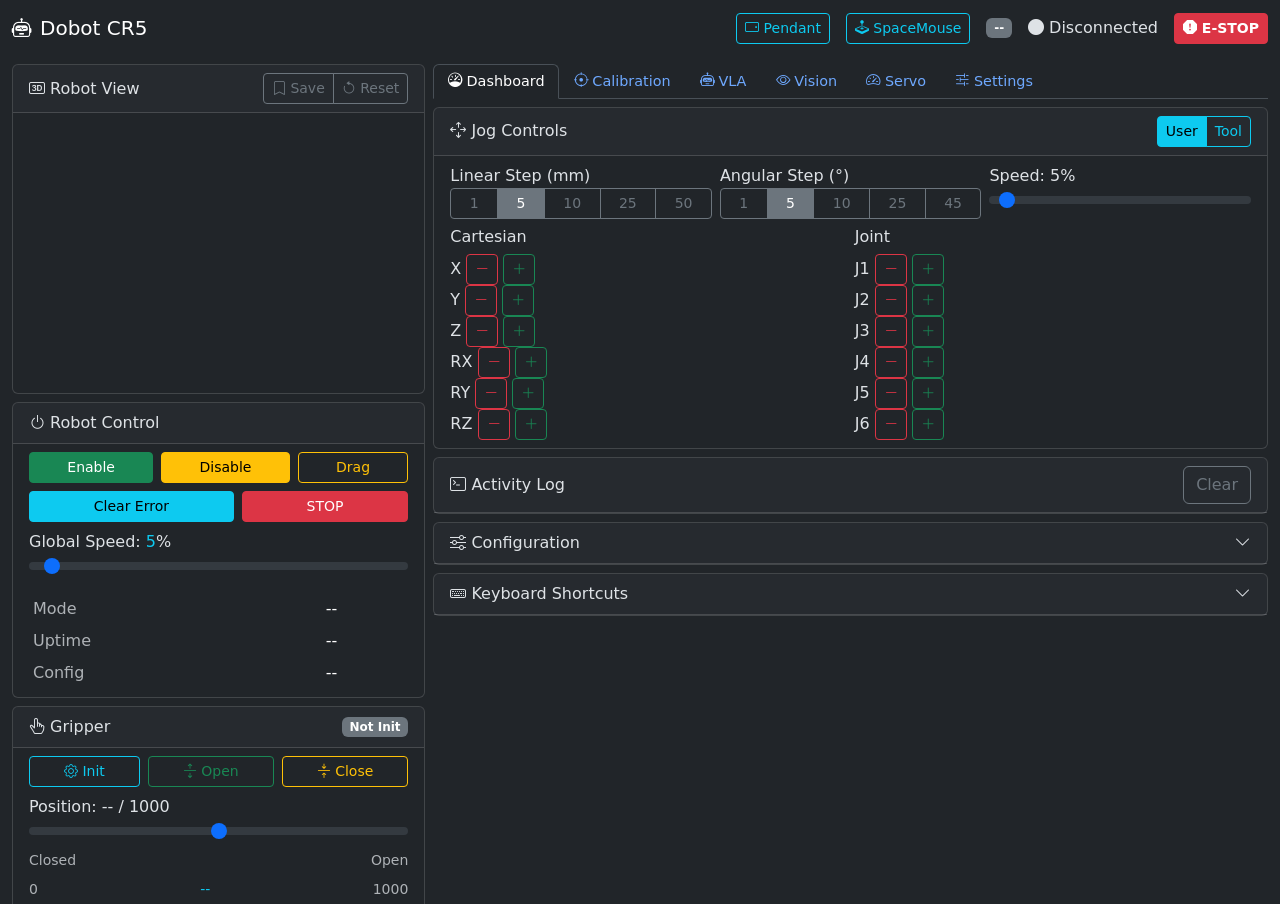
==== dobot-ros/dobot_ros/web/static/index.html @ 149135bb "Fix servo-tester crash on start; disable driver watchdog; servo tuning Save/Reset Three fixes bundle" ====
<!DOCTYPE html>
<html lang="en" data-bs-theme="dark">
<head>
  <meta charset="UTF-8">
  <meta name="viewport" content="width=device-width, initial-scale=1.0">
  <title>Dobot CR5 Controller</title>
  <link href="https://cdn.jsdelivr.net/npm/bootstrap@5.3.3/dist/css/bootstrap.min.css" rel="stylesheet">
  <link href="https://cdn.jsdelivr.net/npm/bootstrap-icons@1.11.3/font/bootstrap-icons.min.css" rel="stylesheet">
  <link href="/static/css/dashboard.css" rel="stylesheet">
  <script type="importmap">
  {
    "imports": {
      "three": "https://cdn.jsdelivr.net/npm/three@0.168.0/build/three.module.js",
      "three/addons/": "https://cdn.jsdelivr.net/npm/three@0.168.0/examples/jsm/"
    }
  }
  </script>
  <style>
    /* Tabbed layout additions — sidebar + tab content area. */
    .app-sidebar { position: sticky; top: 56px; max-height: calc(100vh - 60px); overflow-y: auto; }
    .tab-pane { padding-top: 0.5rem; }
    .nav-tabs .nav-link { padding: 0.35rem 0.85rem; font-size: 0.9rem; }
    #robot-3d-container { min-height: 280px; }
    .estop-btn { font-weight: 600; }
  </style>
</head>
<body>

<!-- ── Navbar ──────────────────────────────────────────────── -->
<nav class="navbar navbar-dark sticky-top">
  <div class="container-fluid">
    <span class="navbar-brand d-flex align-items-center gap-2">
      <i class="bi bi-robot"></i>
      <span>Dobot CR5</span>
    </span>
    <div class="d-flex align-items-center gap-3">
      <button class="btn btn-outline-info btn-sm" id="btn-open-pendant" title="Tablet Teach Pendant (opens in a separate window)">
        <i class="bi bi-tablet-landscape"></i> Pendant
      </button>
      <button class="btn btn-outline-info btn-sm" id="btn-open-spacemouse" title="SpaceMouse jog pendant (opens in a separate window)">
        <i class="bi bi-joystick"></i> SpaceMouse
      </button>
      <span id="badge-mode" class="badge bg-secondary">--</span>
      <span id="badge-connection" class="status-badge badge-disconnected">
        <i class="bi bi-circle-fill"></i> Disconnected
      </span>
      <button class="btn btn-danger btn-sm estop-btn" id="btn-global-estop" title="Emergency stop — halts any active streaming and issues ros.stop()">
        <i class="bi bi-exclamation-octagon-fill"></i> E-STOP
      </button>
    </div>
  </div>
</nav>

<!-- ── Main Content: persistent sidebar + tabbed content ─────── -->
<div class="container-fluid mt-2">
  <div class="row g-2">

    <!-- ════ Persistent Sidebar (visible on every tab) ════ -->
    <aside class="col-lg-4 app-sidebar">

      <!-- 3D Robot View -->
      <div class="card mb-2">
        <div class="card-header d-flex justify-content-between align-items-center">
          <span><i class="bi bi-badge-3d"></i> Robot View</span>
          <div class="btn-group btn-group-sm">
            <button class="btn btn-outline-secondary btn-xs" id="btn-save-camera" title="Save camera view">
              <i class="bi bi-bookmark"></i> Save
            </button>
            <button class="btn btn-outline-secondary btn-xs" id="btn-reset-camera" title="Reset to saved view">
              <i class="bi bi-arrow-counterclockwise"></i> Reset
            </button>
          </div>
        </div>
        <div class="card-body p-0">
          <div id="robot-3d-container"></div>
        </div>
      </div>

      <!-- Robot Control -->
      <div class="card mb-2">
        <div class="card-header">
          <i class="bi bi-power"></i> Robot Control
        </div>
        <div class="card-body py-2">
          <div class="d-flex gap-2 mb-2">
            <button class="btn btn-success btn-sm flex-fill" id="btn-enable">Enable</button>
            <button class="btn btn-warning btn-sm flex-fill" id="btn-disable">Disable</button>
            <button class="btn btn-outline-warning btn-sm flex-fill" id="btn-drag-toggle">Drag</button>
          </div>
          <div class="d-flex gap-2 mb-2">
            <button class="btn btn-info btn-sm flex-fill" id="btn-clear-error">Clear Error</button>
            <button class="btn btn-danger btn-sm flex-fill" id="btn-stop">STOP</button>
          </div>

          <div class="mt-2">
            <label class="form-label form-label-sm mb-0">
              Global Speed: <span id="speed-label" class="text-info">5</span>%
            </label>
            <input type="range" class="form-range" id="speed-slider" min="1" max="100" value="5">
          </div>

          <div class="mt-2">
            <table class="table table-sm table-borderless mb-0 info-table">
              <tr><td class="text-muted">Mode</td><td id="info-mode">--</td></tr>
              <tr><td class="text-muted">Uptime</td><td id="info-uptime">--</td></tr>
              <tr><td class="text-muted">Config</td><td id="info-config">--</td></tr>
            </table>
          </div>
        </div>
      </div>

      <!-- Gripper Control -->
      <div class="card mb-2">
        <div class="card-header d-flex justify-content-between align-items-center">
          <span><i class="bi bi-hand-index-thumb"></i> Gripper</span>
          <span id="gripper-status-badge" class="badge bg-secondary">Not Init</span>
        </div>
        <div class="card-body py-2">
          <div class="d-flex gap-2 mb-2">
            <button class="btn btn-outline-info btn-sm flex-fill" id="btn-gripper-init">
              <i class="bi bi-gear"></i> Init
            </button>
            <button class="btn btn-outline-success btn-sm flex-fill" id="btn-gripper-open">
              <i class="bi bi-arrows-expand"></i> Open
            </button>
            <button class="btn btn-outline-warning btn-sm flex-fill" id="btn-gripper-close">
              <i class="bi bi-arrows-collapse"></i> Close
            </button>
          </div>

          <div class="mb-2">
            <label class="form-label form-label-sm mb-0">
              Position: <span id="gripper-pos-label">--</span> / 1000
            </label>
            <input type="range" class="form-range" id="gripper-pos-slider" min="0" max="1000" value="500">
            <div class="d-flex justify-content-between">
              <small class="text-muted">Closed</small>
              <small class="text-muted">Open</small>
            </div>
          </div>

          <div class="gripper-visual mb-2">
            <div class="gripper-bar">
              <div class="gripper-bar-fill" id="gripper-bar-fill"></div>
            </div>
            <div class="d-flex justify-content-between">
              <small class="text-muted">0</small>
              <small class="text-info" id="gripper-current-pos">--</small>
              <small class="text-muted">1000</small>
            </div>
          </div>

          <div>
            <label class="form-label form-label-sm mb-0">
              Force: <span id="gripper-force-label">20</span>%
            </label>
            <input type="range" class="form-range form-range-sm" id="gripper-force" min="20" max="100" value="20">
          </div>

          <button class="btn btn-outline-primary btn-sm w-100 mt-2" id="btn-gripper-move">
            <i class="bi bi-arrow-right"></i> Move to Position
          </button>

          <table class="table table-sm table-borderless mb-0 mt-2 info-table">
            <tr><td class="text-muted">State</td><td id="gripper-state-text">--</td></tr>
          </table>
        </div>
      </div>

      <!-- Position Display -->
      <div class="card mb-2">
        <div class="card-header d-flex justify-content-between align-items-center">
          <span><i class="bi bi-crosshair"></i> Robot Position</span>
          <span class="badge bg-info" id="update-rate">-- Hz</span>
        </div>
        <div class="card-body py-2">
          <div class="row g-2">
            <div class="col-6">
              <h6 class="section-label">Joints</h6>
              <table class="table table-sm table-borderless mb-0 position-table">
                <tbody>
                  <tr><td class="axis-label">J1</td><td class="axis-value" id="j1">--</td><td class="axis-unit">&deg;</td>
                      <td class="axis-bar-cell"><div class="axis-bar"><div class="axis-bar-fill" id="j1-bar"></div></div></td></tr>
                  <tr><td class="axis-label">J2</td><td class="axis-value" id="j2">--</td><td class="axis-unit">&deg;</td>
                      <td class="axis-bar-cell"><div class="axis-bar"><div class="axis-bar-fill" id="j2-bar"></div></div></td></tr>
                  <tr><td class="axis-label">J3</td><td class="axis-value" id="j3">--</td><td class="axis-unit">&deg;</td>
                      <td class="axis-bar-cell"><div class="axis-bar"><div class="axis-bar-fill" id="j3-bar"></div></div></td></tr>
                  <tr><td class="axis-label">J4</td><td class="axis-value" id="j4">--</td><td class="axis-unit">&deg;</td>
                      <td class="axis-bar-cell"><div class="axis-bar"><div class="axis-bar-fill" id="j4-bar"></div></div></td></tr>
                  <tr><td class="axis-label">J5</td><td class="axis-value" id="j5">--</td><td class="axis-unit">&deg;</td>
                      <td class="axis-bar-cell"><div class="axis-bar"><div class="axis-bar-fill" id="j5-bar"></div></div></td></tr>
                  <tr><td class="axis-label">J6</td><td class="axis-value" id="j6">--</td><td class="axis-unit">&deg;</td>
                      <td class="axis-bar-cell"><div class="axis-bar"><div class="axis-bar-fill" id="j6-bar"></div></div></td></tr>
                </tbody>
              </table>
            </div>
            <div class="col-6">
              <h6 class="section-label">Cartesian</h6>
              <table class="table table-sm table-borderless mb-0 position-table">
                <tbody>
                  <tr><td class="axis-label axis-x">X</td><td class="axis-value" id="px">--</td><td class="axis-unit">mm</td>
                      <td class="axis-bar-cell"><div class="axis-bar"><div class="axis-bar-fill bar-x" id="px-bar"></div></div></td></tr>
                  <tr><td class="axis-label axis-y">Y</td><td class="axis-value" id="py">--</td><td class="axis-unit">mm</td>
                      <td class="axis-bar-cell"><div class="axis-bar"><div class="axis-bar-fill bar-y" id="py-bar"></div></div></td></tr>
                  <tr><td class="axis-label axis-z">Z</td><td class="axis-value" id="pz">--</td><td class="axis-unit">mm</td>
                      <td class="axis-bar-cell"><div class="axis-bar"><div class="axis-bar-fill bar-z" id="pz-bar"></div></div></td></tr>
                  <tr><td class="axis-label axis-rx">RX</td><td class="axis-value" id="prx">--</td><td class="axis-unit">&deg;</td>
                      <td class="axis-bar-cell"><div class="axis-bar"><div class="axis-bar-fill bar-rx" id="prx-bar"></div></div></td></tr>
                  <tr><td class="axis-label axis-ry">RY</td><td class="axis-value" id="pry">--</td><td class="axis-unit">&deg;</td>
                      <td class="axis-bar-cell"><div class="axis-bar"><div class="axis-bar-fill bar-ry" id="pry-bar"></div></div></td></tr>
                  <tr><td class="axis-label axis-rz">RZ</td><td class="axis-value" id="prz">--</td><td class="axis-unit">&deg;</td>
                      <td class="axis-bar-cell"><div class="axis-bar"><div class="axis-bar-fill bar-rz" id="prz-bar"></div></div></td></tr>
                </tbody>
              </table>
            </div>
          </div>
        </div>
      </div>

    </aside>

    <!-- ════ Main Content: Tabs ════ -->
    <div class="col-lg-8">
      <ul class="nav nav-tabs" id="mainTabs" role="tablist">
        <li class="nav-item" role="presentation">
          <button class="nav-link active" id="tab-dashboard-btn" data-bs-toggle="tab" data-bs-target="#tab-dashboard" type="button" role="tab" aria-selected="true">
            <i class="bi bi-speedometer"></i> Dashboard
          </button>
        </li>
        <li class="nav-item" role="presentation">
          <button class="nav-link" id="tab-calibration-btn" data-bs-toggle="tab" data-bs-target="#tab-calibration" type="button" role="tab">
            <i class="bi bi-crosshair"></i> Calibration
          </button>
        </li>
        <li class="nav-item" role="presentation">
          <button class="nav-link" id="tab-vla-btn" data-bs-toggle="tab" data-bs-target="#tab-vla" type="button" role="tab">
            <i class="bi bi-robot"></i> VLA
          </button>
        </li>
        <li class="nav-item" role="presentation">
          <button class="nav-link" id="tab-vision-btn" data-bs-toggle="tab" data-bs-target="#tab-vision" type="button" role="tab">
            <i class="bi bi-eye"></i> Vision
          </button>
        </li>
        <li class="nav-item" role="presentation">
          <button class="nav-link" id="tab-servo-btn" data-bs-toggle="tab" data-bs-target="#tab-servo" type="button" role="tab">
            <i class="bi bi-speedometer2"></i> Servo
          </button>
        </li>
        <li class="nav-item" role="presentation">
          <button class="nav-link" id="tab-settings-btn" data-bs-toggle="tab" data-bs-target="#tab-settings" type="button" role="tab">
            <i class="bi bi-sliders2"></i> Settings
          </button>
        </li>
      </ul>

      <div class="tab-content" id="mainTabsContent">

        <!-- ─── Dashboard Tab ─── -->
        <div class="tab-pane fade show active" id="tab-dashboard" role="tabpanel" aria-labelledby="tab-dashboard-btn">

          <!-- Jog Controls -->
          <div class="card mb-2">
            <div class="card-header d-flex justify-content-between align-items-center">
              <span><i class="bi bi-arrows-move"></i> Jog Controls</span>
              <div class="btn-group btn-group-sm" role="group">
                <input type="radio" class="btn-check" name="jogCoordMode" id="jogModeUser" value="user" checked>
                <label class="btn btn-outline-info btn-xs" for="jogModeUser">User</label>
                <input type="radio" class="btn-check" name="jogCoordMode" id="jogModeTool" value="tool">
                <label class="btn btn-outline-info btn-xs" for="jogModeTool">Tool</label>
              </div>
            </div>
            <div class="card-body py-2">
              <div class="row g-2 mb-2">
                <div class="col-sm-4">
                  <label class="form-label form-label-sm mb-0">Linear Step (mm)</label>
                  <div class="btn-group btn-group-sm w-100" role="group">
                    <button class="btn btn-outline-secondary step-btn" data-step="1" data-type="linear">1</button>
                    <button class="btn btn-outline-secondary step-btn active" data-step="5" data-type="linear">5</button>
                    <button class="btn btn-outline-secondary step-btn" data-step="10" data-type="linear">10</button>
                    <button class="btn btn-outline-secondary step-btn" data-step="25" data-type="linear">25</button>
                    <button class="btn btn-outline-secondary step-btn" data-step="50" data-type="linear">50</button>
                  </div>
                </div>
                <div class="col-sm-4">
                  <label class="form-label form-label-sm mb-0">Angular Step (&deg;)</label>
                  <div class="btn-group btn-group-sm w-100" role="group">
                    <button class="btn btn-outline-secondary step-btn" data-step="1" data-type="angular">1</button>
                    <button class="btn btn-outline-secondary step-btn active" data-step="5" data-type="angular">5</button>
                    <button class="btn btn-outline-secondary step-btn" data-step="10" data-type="angular">10</button>
                    <button class="btn btn-outline-secondary step-btn" data-step="25" data-type="angular">25</button>
                    <button class="btn btn-outline-secondary step-btn" data-step="45" data-type="angular">45</button>
                  </div>
                </div>
                <div class="col-sm-4">
                  <label class="form-label form-label-sm mb-0">Speed: <span id="jog-speed-label">5</span>%</label>
                  <input type="range" class="form-range form-range-sm" id="jog-speed" min="1" max="100" value="5">
                </div>
              </div>

              <div class="row g-2">
                <div class="col-md-6">
                  <h6 class="section-label">Cartesian</h6>
                  <div class="jog-grid">
                    <div class="jog-row"><span class="jog-axis axis-x">X</span>
                      <button class="btn btn-sm btn-outline-danger jog-btn" data-axis="x" data-dir="-1"><i class="bi bi-dash-lg"></i></button>
                      <button class="btn btn-sm btn-outline-success jog-btn" data-axis="x" data-dir="1"><i class="bi bi-plus-lg"></i></button>
                    </div>
                    <div class="jog-row"><span class="jog-axis axis-y">Y</span>
                      <button class="btn btn-sm btn-outline-danger jog-btn" data-axis="y" data-dir="-1"><i class="bi bi-dash-lg"></i></button>
                      <button class="btn btn-sm btn-outline-success jog-btn" data-axis="y" data-dir="1"><i class="bi bi-plus-lg"></i></button>
                    </div>
                    <div class="jog-row"><span class="jog-axis axis-z">Z</span>
                      <button class="btn btn-sm btn-outline-danger jog-btn" data-axis="z" data-dir="-1"><i class="bi bi-dash-lg"></i></button>
                      <button class="btn btn-sm btn-outline-success jog-btn" data-axis="z" data-dir="1"><i class="bi bi-plus-lg"></i></button>
                    </div>
                    <div class="jog-row"><span class="jog-axis axis-rx">RX</span>
                      <button class="btn btn-sm btn-outline-danger jog-btn" data-axis="rx" data-dir="-1"><i class="bi bi-dash-lg"></i></button>
                      <button class="btn btn-sm btn-outline-success jog-btn" data-axis="rx" data-dir="1"><i class="bi bi-plus-lg"></i></button>
                    </div>
                    <div class="jog-row"><span class="jog-axis axis-ry">RY</span>
                      <button class="btn btn-sm btn-outline-danger jog-btn" data-axis="ry" data-dir="-1"><i class="bi bi-dash-lg"></i></button>
                      <button class="btn btn-sm btn-outline-success jog-btn" data-axis="ry" data-dir="1"><i class="bi bi-plus-lg"></i></button>
                    </div>
                    <div class="jog-row"><span class="jog-axis axis-rz">RZ</span>
                      <button class="btn btn-sm btn-outline-danger jog-btn" data-axis="rz" data-dir="-1"><i class="bi bi-dash-lg"></i></button>
                      <button class="btn btn-sm btn-outline-success jog-btn" data-axis="rz" data-dir="1"><i class="bi bi-plus-lg"></i></button>
                    </div>
                  </div>
                </div>

                <div class="col-md-6">
                  <h6 class="section-label">Joint</h6>
                  <div class="jog-grid">
                    <div class="jog-row"><span class="jog-axis">J1</span>
                      <button class="btn btn-sm btn-outline-danger jog-btn" data-axis="j1" data-dir="-1"><i class="bi bi-dash-lg"></i></button>
                      <button class="btn btn-sm btn-outline-success jog-btn" data-axis="j1" data-dir="1"><i class="bi bi-plus-lg"></i></button>
                    </div>
                    <div class="jog-row"><span class="jog-axis">J2</span>
                      <button class="btn btn-sm btn-outline-danger jog-btn" data-axis="j2" data-dir="-1"><i class="bi bi-dash-lg"></i></button>
                      <button class="btn btn-sm btn-outline-success jog-btn" data-axis="j2" data-dir="1"><i class="bi bi-plus-lg"></i></button>
                    </div>
                    <div class="jog-row"><span class="jog-axis">J3</span>
                      <button class="btn btn-sm btn-outline-danger jog-btn" data-axis="j3" data-dir="-1"><i class="bi bi-dash-lg"></i></button>
                      <button class="btn btn-sm btn-outline-success jog-btn" data-axis="j3" data-dir="1"><i class="bi bi-plus-lg"></i></button>
                    </div>
                    <div class="jog-row"><span class="jog-axis">J4</span>
                      <button class="btn btn-sm btn-outline-danger jog-btn" data-axis="j4" data-dir="-1"><i class="bi bi-dash-lg"></i></button>
                      <button class="btn btn-sm btn-outline-success jog-btn" data-axis="j4" data-dir="1"><i class="bi bi-plus-lg"></i></button>
                    </div>
                    <div class="jog-row"><span class="jog-axis">J5</span>
                      <button class="btn btn-sm btn-outline-danger jog-btn" data-axis="j5" data-dir="-1"><i class="bi bi-dash-lg"></i></button>
                      <button class="btn btn-sm btn-outline-success jog-btn" data-axis="j5" data-dir="1"><i class="bi bi-plus-lg"></i></button>
                    </div>
                    <div class="jog-row"><span class="jog-axis">J6</span>
                      <button class="btn btn-sm btn-outline-danger jog-btn" data-axis="j6" data-dir="-1"><i class="bi bi-dash-lg"></i></button>
                      <button class="btn btn-sm btn-outline-success jog-btn" data-axis="j6" data-dir="1"><i class="bi bi-plus-lg"></i></button>
                    </div>
                  </div>
                </div>
              </div>
            </div>
          </div>

          <!-- Activity Log -->
          <div class="card mb-2">
            <div class="card-header d-flex justify-content-between align-items-center">
              <span><i class="bi bi-terminal"></i> Activity Log</span>
              <button class="btn btn-outline-secondary btn-xs" id="btn-clear-log">Clear</button>
            </div>
            <div class="card-body p-0">
              <div id="activity-log" class="activity-log"></div>
            </div>
          </div>

          <!-- Configuration (collapsible) -->
          <div class="card mb-2">
            <div class="card-header" data-bs-toggle="collapse" data-bs-target="#config-panel" role="button">
              <i class="bi bi-sliders"></i> Configuration
              <i class="bi bi-chevron-down float-end panel-chevron"></i>
            </div>
            <div class="collapse" id="config-panel">
              <div class="card-body py-2">
                <table class="table table-sm table-borderless mb-0 info-table">
                  <tr><td class="text-muted">Robot IP</td><td id="cfg-robot-ip">--</td></tr>
                  <tr><td class="text-muted">Namespace</td><td id="cfg-namespace">--</td></tr>
                  <tr><td class="text-muted">Timeout</td><td id="cfg-timeout">--</td></tr>
                  <tr><td class="text-muted">Jog Distance</td><td id="cfg-jog-dist">--</td></tr>
                  <tr><td class="text-muted">Jog Rotation</td><td id="cfg-jog-rot">--</td></tr>
                  <tr><td class="text-muted">Jog Mode</td><td id="cfg-jog-mode">--</td></tr>
                  <tr><td class="text-muted">Sync Mode</td><td id="cfg-sync">--</td></tr>
                  <tr><td class="text-muted">Tolerance (deg)</td><td id="cfg-tol-deg">--</td></tr>
                  <tr><td class="text-muted">Tolerance (mm)</td><td id="cfg-tol-mm">--</td></tr>
                  <tr><td class="text-muted">Motion Timeout</td><td id="cfg-motion-timeout">--</td></tr>
                </table>
              </div>
            </div>
          </div>

          <!-- Keyboard Shortcuts (collapsible) -->
          <div class="card mb-2">
            <div class="card-header" data-bs-toggle="collapse" data-bs-target="#keyboard-panel" role="button">
              <i class="bi bi-keyboard"></i> Keyboard Shortcuts
              <i class="bi bi-chevron-down float-end panel-chevron"></i>
            </div>
            <div class="collapse" id="keyboard-panel">
              <div class="card-body py-2">
                <table class="table table-sm table-borderless mb-0 info-table">
                  <tr><td><kbd>W</kbd>/<kbd>S</kbd></td><td>Y +/-</td></tr>
                  <tr><td><kbd>A</kbd>/<kbd>D</kbd></td><td>X -/+</td></tr>
                  <tr><td><kbd>Q</kbd>/<kbd>E</kbd></td><td>Z -/+</td></tr>
                  <tr><td><kbd>Space</kbd></td><td>STOP</td></tr>
                  <tr><td><kbd>G</kbd></td><td>Toggle gripper</td></tr>
                  <tr><td><kbd>1</kbd>-<kbd>5</kbd></td><td>Linear step size</td></tr>
                  <tr><td><kbd>Shift+1</kbd>-<kbd>5</kbd></td><td>Angular step size</td></tr>
                </table>
              </div>
            </div>
          </div>
        </div>

        <!-- ─── Calibration Tab ─── -->
        <!-- ─── Calibration Tab (setup only — pick is in the Vision tab) ─── -->
        <div class="tab-pane fade" id="tab-calibration" role="tabpanel" aria-labelledby="tab-calibration-btn">

          <!-- Phase indicator -->
          <div class="card mb-2">
            <div class="card-body py-2">
              <div class="d-flex align-items-center gap-3 flex-wrap">
                <strong>Setup steps:</strong>
                <span id="cal-phase-1" class="badge bg-secondary" data-bs-toggle="tooltip"
                      title="Touch the gripper tip to the table surface and record the wrist Z.">
                  1. Table Z: <span id="cal-phase-1-state">?</span>
                </span>
                <span id="cal-phase-2" class="badge bg-secondary" data-bs-toggle="tooltip"
                      title="Record 3+ (pixel, robot XYZ) correspondences on the camera server.">
                  2. Points: <span id="cal-phase-2-state">?</span>
                </span>
                <span id="cal-phase-3" class="badge bg-secondary" data-bs-toggle="tooltip"
                      title="Solve the camera-to-robot transform (R, t) and camera intrinsics locally. This creates vision_calibration.json used by the Vision tab.">
                  3. Solve: <span id="cal-phase-3-state">?</span>
                </span>
                <span class="ms-auto text-muted small" id="cal-status-badge">Not Calibrated</span>
              </div>
            </div>
          </div>

          <div class="row g-2">
            <!-- Camera view -->
            <div class="col-md-8">
              <div class="card">
                <div class="card-header d-flex align-items-center gap-3 py-2">
                  <button class="btn btn-outline-info btn-sm" id="btn-cal-refresh-feed"
                          data-bs-toggle="tooltip" title="Reload the camera frame. Auto-fires when you open this tab.">
                    <i class="bi bi-camera"></i> Refresh
                  </button>
                  <small class="text-muted ms-auto">
                    Pixel: <span id="cal-pixel" class="text-info">--</span>
                    &nbsp;·&nbsp; Depth: <span id="cal-depth-live" class="text-warning">--</span>
                  </small>
                </div>
                <div class="card-body p-2">
                  <div id="cal-camera-container" style="position:relative; width:100%; overflow:hidden;">
                    <img id="cal-camera-feed" src="" alt="Camera view — click a pixel to select it for calibration"
                         class="img-fluid rounded" style="cursor:crosshair; display:none; width:100%;">
                    <canvas id="cal-overlay" style="position:absolute; top:0; left:0; width:100%; height:100%; pointer-events:none;"></canvas>
                    <canvas id="cal-obj-overlay" style="position:absolute; top:0; left:0; width:100%; height:100%; pointer-events:none;"></canvas>
                  </div>
                </div>
              </div>
            </div>

            <!-- Right rail: setup cards -->
            <div class="col-md-4">

              <!-- 1. Table Z (single-touch) -->
              <div class="card mb-2">
                <div class="card-header py-2 d-flex justify-content-between align-items-center">
                  <span><i class="bi bi-arrow-down-square"></i> 1. Table Z</span>
                  <small class="text-muted" id="cal-table-z-display">--</small>
                </div>
                <div class="card-body py-2">
                  <p class="small text-muted mb-2">
                    Touch the gripper tip to the table surface, then record.
                  </p>
                  <button class="btn btn-warning btn-sm w-100 mb-2" id="btn-cal-table-z"
                          data-bs-toggle="tooltip" title="Record current wrist Z as the table floor.">
                    <i class="bi bi-arrow-down-square"></i> Record Table Z
                  </button>
                  <div class="d-flex align-items-center gap-2">
                    <small class="text-muted">Clearance:</small>
                    <input type="number" class="form-control form-control-sm" id="cal-min-clearance"
                           value="25" min="0" max="200" step="5" style="width:70px;"
                           data-bs-toggle="tooltip" title="Safety margin (mm) above table Z. Gripper never descends below table_z + this.">
                    <small class="text-muted">mm</small>
                    <button class="btn btn-outline-info btn-xs" id="btn-cal-save-clearance">Save</button>
                  </div>
                  <details class="mt-2">
                    <summary class="small text-muted">Advanced: 4-point plane fit</summary>
                    <div class="mt-2">
                      <button class="btn btn-outline-warning btn-sm w-100 mb-2" id="btn-cal-table-point">
                        Record table point (<span id="cal-table-count">0</span>/4)
                      </button>
                      <div class="d-flex gap-1 flex-wrap mb-2">
                        <button class="btn btn-outline-info btn-xs flex-fill cal-ws-move" data-pos="center">Ctr</button>
                        <button class="btn btn-outline-info btn-xs flex-fill cal-ws-move" data-pos="c1">C1</button>
                        <button class="btn btn-outline-info btn-xs flex-fill cal-ws-move" data-pos="c2">C2</button>
                        <button class="btn btn-outline-info btn-xs flex-fill cal-ws-move" data-pos="c3">C3</button>
                        <button class="btn btn-outline-info btn-xs flex-fill cal-ws-move" data-pos="c4">C4</button>
                      </div>
                      <div class="d-flex align-items-center gap-2">
                        <small class="text-muted">Height:</small>
                        <input type="number" class="form-control form-control-sm" id="cal-main-ws-height"
                               value="127" min="25" max="500" step="10" style="width:70px;">
                        <small class="text-muted">mm</small>
                      </div>
                    </div>
                  </details>
                </div>
              </div>

              <!-- 2. Camera correspondence points -->
              <div class="card mb-2">
                <div class="card-header py-2 d-flex justify-content-between align-items-center">
                  <span><i class="bi bi-camera"></i> 2. Camera points</span>
                  <small class="text-muted"><span id="cal-num-points">0</span> pts</small>
                </div>
                <div class="card-body py-2">
                  <p class="small text-muted mb-2">
                    Jog TCP to a visible point, click that pixel in the view, then Record. Need 3+ points (4+ recommended).
                  </p>
                  <div class="d-grid gap-2 mb-2">
                    <button class="btn btn-outline-success btn-sm" id="btn-cal-record"
                            data-bs-toggle="tooltip" title="Record a (pixel, robot XYZ) correspondence. Click a pixel first.">
                      <i class="bi bi-plus-circle"></i> Record point
                    </button>
                  </div>
                  <div class="d-flex gap-2 mb-2">
                    <button class="btn btn-outline-info btn-sm flex-fill" id="btn-cal-test"
                            data-bs-toggle="tooltip" title="Test: project detected objects to robot coords and show error.">
                      Test
                    </button>
                    <button class="btn btn-outline-danger btn-sm flex-fill" id="btn-cal-clear"
                            data-bs-toggle="tooltip" title="Clear all calibration points.">
                      Clear
                    </button>
                  </div>
                  <button class="btn btn-outline-warning btn-sm w-100 mb-2" id="btn-cal-drag-toggle"
                          data-bs-toggle="tooltip" title="Toggle drag mode for hand-guiding to calibration points.">
                    <i class="bi bi-hand-index"></i> Drag Mode
                  </button>
                  <div id="cal-test-results" class="small mt-2" style="display:none;"></div>
                  <details class="mt-2">
                    <summary class="small text-muted">Recorded points</summary>
                    <div id="cal-points-list" class="small mt-1" style="max-height:180px; overflow-y:auto;"></div>
                  </details>
                </div>
              </div>

              <!-- 3. Solve vision transform -->
              <div class="card mb-2">
                <div class="card-header py-2 d-flex justify-content-between align-items-center">
                  <span><i class="bi bi-calculator"></i> 3. Solve</span>
                  <small class="text-muted">err <span id="cal-error">--</span></small>
                </div>
                <div class="card-body py-2">
                  <p class="small text-muted mb-2">
                    Solves the camera-to-robot transform (SVD) locally and saves
                    <code>vision_calibration.json</code>. The Vision tab uses this
                    for ray-plane projection (no depth needed for XY).
                  </p>
                  <div class="d-flex gap-2 mb-2">
                    <button class="btn btn-primary btn-sm flex-fill" id="btn-cal-solve"
                            data-bs-toggle="tooltip" data-bs-html="true"
                            title="<b>Solve the vision transform.</b><br>Requires: Table Z recorded + ≥3 camera points.<br>Fetches camera intrinsics (or uses D435 defaults), runs SVD on the correspondence points, saves R/t locally.">
                      <i class="bi bi-calculator"></i> Solve Vision Transform
                    </button>
                    <button class="btn btn-outline-secondary btn-sm" id="btn-cal-solve-camera"
                            data-bs-toggle="tooltip" title="Also solve on the camera server (for backward compat with the old /api/calibration/transform endpoint).">
                      + Camera
                    </button>
                  </div>
                  <div id="cal-solve-result" class="small" style="display:none;">
                    <table class="table table-sm table-borderless mb-0 info-table">
                      <tr><td class="text-muted">Error</td><td id="cal-solve-error">--</td></tr>
                      <tr><td class="text-muted">Points</td><td id="cal-solve-points">--</td></tr>
                      <tr><td class="text-muted">Intrinsics</td><td id="cal-solve-intrinsics">--</td></tr>
                      <tr><td class="text-muted">Table Z</td><td id="cal-solve-table-z">--</td></tr>
                    </table>
                  </div>
                </div>
              </div>

              <!-- Hidden legacy IDs -->
              <span id="cal-main-table-status" class="d-none">--</span>
              <span id="cal-main-table-size" class="d-none">--</span>
              <span id="cal-main-cam-status" class="d-none">--</span>
              <span id="cal-table-status" class="d-none">--</span>
              <span id="cal-robot-pos" class="d-none">--</span>
              <input id="cal-ws-height" type="hidden" value="127">
              <select id="cal-jog-step" class="d-none"><option value="5">5</option></select>
            </div>
          </div>
        </div>

        <!-- ─── Vision Tab (operational — camera-guided pick) ─── -->
        <div class="tab-pane fade" id="tab-vision" role="tabpanel" aria-labelledby="tab-vision-btn">

          <!-- Status bar -->
          <div class="card mb-2">
            <div class="card-body py-2">
              <div class="d-flex align-items-center gap-3 flex-wrap small">
                <strong>Vision Pick:</strong>
                <span id="vis-cal-badge" class="badge bg-secondary">--</span>
                <span class="text-muted">Table Z: <span id="vis-table-z">--</span></span>
                <span class="text-muted">Intrinsics: <span id="vis-intrinsics">--</span></span>
                <span class="ms-auto text-muted">
                  Uses ray-plane projection — no depth for XY.
                  <i class="bi bi-info-circle" data-bs-toggle="tooltip" data-bs-html="true"
                     title="<b>How it works:</b><br>1. Click a pixel or detected object<br>2. A ray from the camera through that pixel is intersected with the known table plane (Z = table_z)<br>3. This gives precise robot XY — no depth noise<br>4. Object rotation is corrected for perspective<br>5. Depth is only used for height estimation and presence checks"></i>
                </span>
              </div>
            </div>
          </div>

          <div class="row g-2">
            <!-- Camera view with detection overlay -->
            <div class="col-md-8">
              <div class="card">
                <div class="card-header d-flex align-items-center gap-3 py-2">
                  <button class="btn btn-outline-info btn-sm" id="btn-vis-refresh"
                          data-bs-toggle="tooltip" title="Reload the camera frame + detected objects.">
                    <i class="bi bi-camera"></i> Refresh
                  </button>
                  <div class="form-check form-check-sm m-0">
                    <input class="form-check-input" type="checkbox" id="vis-show-objects" checked>
                    <label class="form-check-label small" for="vis-show-objects">Objects</label>
                  </div>
                  <div class="form-check form-check-sm m-0">
                    <input class="form-check-input" type="checkbox" id="vis-show-grid">
                    <label class="form-check-label small" for="vis-show-grid"
                           data-bs-toggle="tooltip" title="Project a table-plane grid onto the camera view to visualize the calibration.">Grid</label>
                  </div>
                  <small class="text-muted ms-auto">
                    Pixel: <span id="vis-pixel" class="text-info">--</span>
                  </small>
                </div>
                <div class="card-body p-2">
                  <div id="vis-camera-container" style="position:relative; width:100%; overflow:hidden;">
                    <img id="vis-camera-feed" src="" alt="Camera view"
                         class="img-fluid rounded" style="cursor:crosshair; display:none; width:100%;">
                    <canvas id="vis-overlay" style="position:absolute; top:0; left:0; width:100%; height:100%; pointer-events:none;"></canvas>
                  </div>
                </div>
              </div>
            </div>

            <!-- Right rail: target + preview + controls -->
            <div class="col-md-4">

              <!-- Pick target + full preview -->
              <div class="card mb-2">
                <div class="card-header py-2">
                  <i class="bi bi-hand-index-thumb"></i> Pick target
                </div>
                <div class="card-body py-2">
                  <div id="vis-target-hint" class="small text-muted mb-2">
                    Click a detected object or any pixel in the camera view.
                  </div>
                  <div id="vis-preview" class="small" style="display:none;">
                    <h6 class="small text-muted mt-1 mb-1">Target</h6>
                    <table class="table table-sm table-borderless mb-1 info-table">
                      <tr><td class="text-muted">Pixel</td><td id="vis-p-pixel">--</td></tr>
                      <tr data-bs-toggle="tooltip" data-bs-html="true"
                          title="<b>Ray-projected XY</b> — computed by casting a ray from the camera through the pixel and intersecting the table plane. No depth used.">
                        <td class="text-muted">Robot XY</td><td id="vis-p-robot-xy">--</td></tr>
                      <tr data-bs-toggle="tooltip" data-bs-html="true"
                          title="<b>Table rotation</b> — the object's image-plane rotation corrected for perspective distortion. The image value is shown for comparison.">
                        <td class="text-muted">Rotation</td><td id="vis-p-rotation">--</td></tr>
                    </table>
                    <h6 class="small text-muted mt-1 mb-1">Depth checks</h6>
                    <table class="table table-sm table-borderless mb-1 info-table">
                      <tr data-bs-toggle="tooltip" title="Is something above the table surface at this pixel? (depth < expected table depth)">
                        <td class="text-muted">Present</td><td id="vis-p-present">--</td></tr>
                      <tr data-bs-toggle="tooltip" title="Estimated height above table from depth delta. Used to adjust grasp Z for tall objects.">
                        <td class="text-muted">Height</td><td id="vis-p-height">--</td></tr>
                      <tr><td class="text-muted">Expected depth</td><td id="vis-p-exp-depth">--</td></tr>
                      <tr><td class="text-muted">Measured depth</td><td id="vis-p-meas-depth">--</td></tr>
                    </table>
                    <h6 class="small text-muted mt-1 mb-1">Confidence</h6>
                    <div class="d-flex align-items-center gap-2 mb-1">
                      <span id="vis-p-conf-badge" class="badge bg-secondary">--</span>
                      <span id="vis-p-conf-detail" class="small text-muted">--</span>
                    </div>
                    <h6 class="small text-muted mt-1 mb-1">Waypoints</h6>
                    <table class="table table-sm table-borderless mb-1 info-table">
                      <tr><td class="text-muted">Approach</td><td id="vis-p-approach">--</td></tr>
                      <tr><td class="text-muted">Grasp</td><td id="vis-p-grasp">--</td></tr>
                      <tr><td class="text-muted">Retract</td><td id="vis-p-retract">--</td></tr>
                    </table>
                    <div id="vis-p-warnings" class="text-warning small mb-2" style="display:none;"></div>
                    <div class="d-flex gap-2">
                      <button class="btn btn-outline-info btn-sm flex-fill" id="btn-vis-simulate"
                              data-bs-toggle="tooltip" data-bs-html="true"
                              title="<b>Simulate in 3D.</b><br>Computes joint angles via InverseKin (no motion) and animates the pick in the 3D view. Requires robot enabled (mode 5).">
                        <i class="bi bi-badge-3d"></i> Simulate
                      </button>
                      <button class="btn btn-success btn-sm flex-fill" id="btn-vis-execute"
                              data-bs-toggle="tooltip" data-bs-html="true"
                              title="<b>Execute the pick for real.</b><br>Open gripper → approach → descend → close → retract. Blocked if confidence is RED.">
                        <i class="bi bi-play-fill"></i> Pick
                      </button>
                      <button class="btn btn-outline-secondary btn-sm" id="btn-vis-cancel">
                        Cancel
                      </button>
                    </div>
                  </div>
                </div>
              </div>

              <!-- Strategy selector + dynamic params -->
              <div class="card mb-2">
                <div class="card-header py-2">
                  <i class="bi bi-puzzle"></i> Pick strategy
                </div>
                <div class="card-body py-2">
                  <select class="form-select form-select-sm mb-2" id="vis-strategy-select"
                          data-bs-toggle="tooltip" title="Choose which pick strategy to use. Each strategy has its own tunable parameters below.">
                    <option value="">Loading...</option>
                  </select>
                  <div id="vis-strategy-desc" class="small text-muted mb-2"></div>
                  <div id="vis-strategy-params">
                    <!-- Dynamically populated from strategy's parameter_defs() -->
                  </div>
                  <div class="d-flex gap-2 mt-2">
                    <button class="btn btn-outline-primary btn-sm flex-fill" id="btn-vis-save-params"
                            data-bs-toggle="tooltip" title="Save current parameter values to the strategy's JSON file.">
                      <i class="bi bi-save"></i> Save params
                    </button>
                    <button class="btn btn-outline-secondary btn-sm" id="btn-vis-reset-params"
                            data-bs-toggle="tooltip" title="Reset all parameters to the strategy's built-in defaults.">
                      Defaults
                    </button>
                  </div>
                </div>
              </div>

              <!-- Step-by-step plan (shown during simulate/execute) -->
              <div class="card mb-2" id="vis-plan-card" style="display:none;">
                <div class="card-header py-2">
                  <i class="bi bi-list-ol"></i> Execution plan
                </div>
                <div class="card-body py-2">
                  <ol id="vis-plan-steps" class="small mb-0 ps-3"></ol>
                </div>
              </div>
            </div>
          </div>
        </div>

        <!-- ─── VLA Tab ─── -->
        <div class="tab-pane fade" id="tab-vla" role="tabpanel" aria-labelledby="tab-vla-btn">
          <div class="card mb-2">
            <div class="card-header"><i class="bi bi-robot"></i> Vision-Language-Action</div>
            <div class="card-body">
              <div class="row g-3">
                <div class="col-12">
                  <h6 class="section-label">Server
                    <i class="bi bi-info-circle text-muted" data-bs-toggle="tooltip" data-bs-html="true" title="Remote OpenVLA-OFT inference server. The executor POSTs (image + state + instruction) and receives a chunk of cartesian action deltas.<br>Default host: <code>gpurbr2:7071</code>. Override via <code>VLA_OFT_URL</code> env var or settings.vla.server_url."></i>
                  </h6>
                  <table class="table table-sm table-borderless info-table mb-0">
                    <tr data-bs-toggle="tooltip" title="OFT inference server endpoint. Set at container start; settings.vla.server_url persists custom values."><td class="text-muted">URL</td><td id="vla-server-url">--</td></tr>
                    <tr data-bs-toggle="tooltip" title="Reachability + mode (real/mock). 'unreachable' is expected until the inference server is up."><td class="text-muted">Status</td><td id="vla-server-status">--</td></tr>
                    <tr data-bs-toggle="tooltip" title="Checkpoint currently loaded on the inference server."><td class="text-muted">Model</td><td id="vla-server-model">--</td></tr>
                  </table>
                </div>

                <div class="col-md-6">
                  <h6 class="section-label"><i class="bi bi-record-circle"></i> Record demonstration
                    <i class="bi bi-info-circle text-muted" data-bs-toggle="tooltip" data-bs-html="true" title="<b>Record a teleoperated demo episode.</b><br>Enters drag mode so you can move the robot by hand, captures synchronized (RGB, EE pose, joints, gripper) at 10 Hz, writes to /data/episodes/&lt;slug&gt;_&lt;ts&gt;/.<br>Use Ctrl-G in drag mode to toggle gripper, or the gripper card."></i>
                  </h6>
                  <div class="mb-2" data-bs-toggle="tooltip" data-bs-html="true" title="Natural-language task label. Replicated on every step of the episode and used for fine-tune conditioning.<br>Keep wording consistent across demos of the same task — the model conditions on this string verbatim.">
                    <input type="text" class="form-control form-control-sm" id="vla-record-instruction"
                           placeholder="e.g., pick up the red block">
                  </div>
                  <div class="d-flex gap-2 mb-2">
                    <button class="btn btn-danger btn-sm flex-grow-1" id="btn-vla-record-start"
                            data-bs-toggle="tooltip" title="Enter drag mode and begin recording. Episode directory is created immediately.">
                      <i class="bi bi-record-fill"></i> Start
                    </button>
                    <button class="btn btn-outline-secondary btn-sm flex-grow-1" id="btn-vla-record-stop" disabled
                            data-bs-toggle="tooltip" title="Finalize the episode: write steps.jsonl with per-step actions computed from the state sequence, exit drag mode.">
                      <i class="bi bi-stop-fill"></i> Stop
                    </button>
                  </div>
                  <small class="text-muted" id="vla-record-status">Not recording</small>
                </div>

                <div class="col-md-6">
                  <h6 class="section-label"><i class="bi bi-play-circle"></i> Execute
                    <i class="bi bi-info-circle text-muted" data-bs-toggle="tooltip" data-bs-html="true" title="<b>Run closed-loop VLA inference.</b><br>Captures a frame, POSTs to the OFT server, receives an action chunk, streams absolute poses via ServoP with safety clamps. Rates and chunk size come from settings.vla (default 30 Hz servo, 10 Hz model, 4 chunk actions executed before re-query)."></i>
                  </h6>
                  <div class="mb-2" data-bs-toggle="tooltip" data-bs-html="true" title="Task instruction sent to the model. Match the wording used in training demos for best results.">
                    <input type="text" class="form-control form-control-sm" id="vla-execute-instruction"
                           placeholder="Task instruction">
                  </div>
                  <div class="d-flex gap-2 mb-2">
                    <button class="btn btn-success btn-sm flex-grow-1" id="btn-vla-execute-start"
                            data-bs-toggle="tooltip" title="Start closed-loop execution. Workspace bounds from settings.table_plane are enforced on every action.">
                      <i class="bi bi-play-fill"></i> Start
                    </button>
                    <button class="btn btn-outline-secondary btn-sm flex-grow-1" id="btn-vla-execute-stop" disabled
                            data-bs-toggle="tooltip" title="Halt VLA execution. Robot holds its last commanded pose.">
                      <i class="bi bi-stop-fill"></i> Stop
                    </button>
                  </div>
                  <small class="text-muted" id="vla-execute-status">Idle</small>
                </div>

                <div class="col-12">
                  <h6 class="section-label d-flex justify-content-between align-items-center">
                    <span><i class="bi bi-collection"></i> Recorded episodes</span>
                    <button class="btn btn-sm btn-outline-secondary" id="btn-vla-refresh-episodes">
                      <i class="bi bi-arrow-clockwise"></i>
                    </button>
                  </h6>
                  <div id="vla-episodes-list" class="small">
                    <em class="text-muted">No episodes yet.</em>
                  </div>
                </div>
              </div>
            </div>
          </div>
        </div>

        <!-- ─── Servo Tab ─── -->
        <div class="tab-pane fade" id="tab-servo" role="tabpanel" aria-labelledby="tab-servo-btn">
          <div class="alert alert-warning py-2 small mb-2">
            <strong>Additive tool.</strong> Streams <code>ServoP</code> directly to the robot at high rate.
            Existing MovJ / MovL / jog / pick paths are unchanged. Workspace clamps from
            <code>table_plane.json</code> are applied to every commanded pose.
          </div>

          <!-- SpaceMouse diagnostic echo (read-only) — present only when a puck is connected. -->
          <link href="/static/css/spacemouse.css" rel="stylesheet">
          <div class="card mb-2 sm-diag" id="sm-diag-card" style="display:none">
            <div class="card-body p-2">
              <div class="d-flex justify-content-between align-items-center small text-muted">
                <span>SpaceMouse: <span id="sm-diag-status">—</span></span>
                <span>
                  <span id="sm-diag-btn0" class="sm-dot" style="display:inline-block"></span>
                  <span id="sm-diag-btn1" class="sm-dot" style="display:inline-block"></span>
                </span>
                <a class="small" href="#" id="link-open-spacemouse">open pendant →</a>
              </div>
              <div class="sm-axis-bars mt-1">
                <div class="sm-axis" data-axis="0"><span class="sm-label">TX</span><div class="sm-bar-track"><div class="sm-bar-fill"></div></div></div>
                <div class="sm-axis" data-axis="1"><span class="sm-label">TY</span><div class="sm-bar-track"><div class="sm-bar-fill"></div></div></div>
                <div class="sm-axis" data-axis="2"><span class="sm-label">TZ</span><div class="sm-bar-track"><div class="sm-bar-fill"></div></div></div>
                <div class="sm-axis" data-axis="3"><span class="sm-label">RX</span><div class="sm-bar-track"><div class="sm-bar-fill"></div></div></div>
                <div class="sm-axis" data-axis="4"><span class="sm-label">RY</span><div class="sm-bar-track"><div class="sm-bar-fill"></div></div></div>
                <div class="sm-axis" data-axis="5"><span class="sm-label">RZ</span><div class="sm-bar-track"><div class="sm-bar-fill"></div></div></div>
              </div>
            </div>
          </div>
          <script>
          (function () {
            const card = document.getElementById('sm-diag-card');
            if (!card) return;
            function setDot(el, on) {
              el.style.background = on ? '#dc3545' : '#444';
              el.style.boxShadow = on ? '0 0 6px #dc3545' : 'inset 0 0 3px rgba(0,0,0,0.6)';
            }
            function apply(s) {
              const status = s.device_status || 'disconnected';
              if (status === 'connected' || status === 'lost') {
                card.style.display = '';
              }
              document.getElementById('sm-diag-status').textContent = status + (s.armed ? ' · armed' : '');
              setDot(document.getElementById('sm-diag-btn0'), !!(s.buttons && s.buttons[0]));
              setDot(document.getElementById('sm-diag-btn1'), !!(s.buttons && s.buttons[1]));
              for (let i = 0; i < 6; i++) {
                const row = card.querySelector(`.sm-axis[data-axis="${i}"]`);
                if (!row) continue;
                const v = (s.axes && s.axes[i]) || 0;
                const fill = row.querySelector('.sm-bar-fill');
                const pct = Math.min(100, Math.abs(v) * 100);
                if (v >= 0) { fill.style.left = '50%'; fill.style.width = (pct/2) + '%'; }
                else { fill.style.left = (50 - pct/2) + '%'; fill.style.width = (pct/2) + '%'; }
              }
            }
            function connect() {
              const proto = location.protocol === 'https:' ? 'wss' : 'ws';
              const ws = new WebSocket(`${proto}://${location.host}/ws/spacemouse`);
              ws.onmessage = (ev) => { try { apply(JSON.parse(ev.data)); } catch (e) {} };
              ws.onclose = () => setTimeout(connect, 2000);
              ws.onerror = () => {};
            }
            connect();
          })();
          </script>

          <div class="row g-2">
            <div class="col-md-4">
              <div class="card">
                <div class="card-body">
                  <h6 class="card-title">Tuning <i class="bi bi-info-circle text-muted" data-bs-toggle="tooltip" data-bs-html="true" title="All values are live — changes apply on the next servo tick.<br>See VLA.md for the full design."></i></h6>
                  <div class="mb-2" data-bs-toggle="tooltip" data-bs-html="true" title="<b>Servo loop rate</b> (Hz) — how often we send a ServoP command.<br>30 Hz is the default. Higher = smoother but more CPU and network load.<br>Raise only if overruns stay at 0.">
                    <label class="small">Servo rate (Hz): <span id="srv-rate-val">30</span></label>
                    <input type="range" class="form-range" id="srv-rate" min="5" max="100" step="1" value="30">
                  </div>
                  <div class="mb-2" data-bs-toggle="tooltip" data-bs-html="true" title="<b>ServoP t</b> — time budget the firmware uses to interpolate from its current pose to the commanded pose. Not the loop rate.<br>Rule of thumb: keep <code>t</code> at 1.2–2× the servo period (1/rate). Too small = stutter if one tick is late; too large = laggy tracking.<br>Default 0.05 s at 30 Hz.">
                    <label class="small">ServoP t (s): <span id="srv-t-val">0.05</span></label>
                    <input type="range" class="form-range" id="srv-t" min="0.02" max="0.3" step="0.01" value="0.05">
                  </div>
                  <div class="mb-2" data-bs-toggle="tooltip" data-bs-html="true" title="<b>gain</b> — proportional (P) term of the firmware's internal PID follower. Higher = more aggressive tracking, more overshoot risk.<br>Range 200–1000. Default 500.<br>Increase for lag; decrease for overshoot.">
                    <label class="small">gain (P): <span id="srv-gain-val">500</span></label>
                    <input type="range" class="form-range" id="srv-gain" min="200" max="1000" step="10" value="500">
                  </div>
                  <div class="mb-2" data-bs-toggle="tooltip" data-bs-html="true" title="<b>aheadtime</b> — derivative (D) term of the firmware PID, expressed in ms-scalar form.<br>Damps overshoot. Range 20–100. Default 50.">
                    <label class="small">aheadtime (D): <span id="srv-ahead-val">50</span></label>
                    <input type="range" class="form-range" id="srv-ahead" min="20" max="100" step="1" value="50">
                  </div>
                  <div class="form-check form-check-sm mt-2" data-bs-toggle="tooltip" data-bs-html="true" title="<b>CSV logging</b> — records (t, offset, commanded pose, actual pose, servo-call latency) every tick to <code>/data/servo-logs/servo_&lt;timestamp&gt;.csv</code>. Use for offline plotting of step response / frequency tracking.">
                    <input type="checkbox" class="form-check-input" id="srv-csv">
                    <label class="form-check-label small" for="srv-csv">Log CSV to <code>/data/servo-logs/</code></label>
                  </div>
                  <div class="d-flex gap-2 mt-2 align-items-center">
                    <button class="btn btn-primary btn-sm" id="btn-srv-save-tuning">Save</button>
                    <button class="btn btn-outline-secondary btn-sm" id="btn-srv-reset-tuning">Reset</button>
                    <span id="srv-tuning-feedback" class="small text-success"></span>
                  </div>
                </div>
              </div>
            </div>

            <div class="col-md-4">
              <div class="card">
                <div class="card-body">
                  <h6 class="card-title">Jog (offset from anchor)
                    <i class="bi bi-info-circle text-muted" data-bs-toggle="tooltip" data-bs-html="true" title="Each slider is an <b>absolute offset from the anchor pose</b> captured when you clicked Start — not an incremental jog from current position.<br>Example: anchor X=400, slider X=+10 → commanded pose X=410. Slider X=0 → pose=anchor.<br>Translational (X/Y/Z) sliders spring back to 0 on release; rotation sliders do not."></i>
                  </h6>
                  <div class="small text-muted mb-2">
                    Translational sliders spring back to 0 on release.
                  </div>
                  <div class="mb-1" data-bs-toggle="tooltip" title="X offset from anchor (mm). Springs back to 0 on release."><label class="small">X: <span id="srv-jog-x-val">0</span> mm</label>
                    <input type="range" class="form-range srv-jog" data-axis="0" min="-50" max="50" step="1" value="0"></div>
                  <div class="mb-1" data-bs-toggle="tooltip" title="Y offset from anchor (mm). Springs back to 0 on release."><label class="small">Y: <span id="srv-jog-y-val">0</span> mm</label>
                    <input type="range" class="form-range srv-jog" data-axis="1" min="-50" max="50" step="1" value="0"></div>
                  <div class="mb-1" data-bs-toggle="tooltip" title="Z offset from anchor (mm). Springs back to 0 on release."><label class="small">Z: <span id="srv-jog-z-val">0</span> mm</label>
                    <input type="range" class="form-range srv-jog" data-axis="2" min="-50" max="50" step="1" value="0"></div>
                  <div class="mb-1" data-bs-toggle="tooltip" title="Rotation offset about X (°). Does NOT spring back."><label class="small">RX: <span id="srv-jog-rx-val">0</span>°</label>
                    <input type="range" class="form-range srv-jog" data-axis="3" min="-15" max="15" step="0.5" value="0"></div>
                  <div class="mb-1" data-bs-toggle="tooltip" title="Rotation offset about Y (°). Does NOT spring back."><label class="small">RY: <span id="srv-jog-ry-val">0</span>°</label>
                    <input type="range" class="form-range srv-jog" data-axis="4" min="-15" max="15" step="0.5" value="0"></div>
                  <div class="mb-1" data-bs-toggle="tooltip" title="Rotation offset about Z (°). Does NOT spring back."><label class="small">RZ: <span id="srv-jog-rz-val">0</span>°</label>
                    <input type="range" class="form-range srv-jog" data-axis="5" min="-15" max="15" step="0.5" value="0"></div>
                  <button class="btn btn-sm btn-outline-secondary w-100 mt-2" id="btn-srv-center"
                          data-bs-toggle="tooltip" title="Zero every jog slider. Robot returns to anchor pose on the next tick.">
                    Center all jog sliders
                  </button>
                </div>
              </div>
            </div>

            <div class="col-md-4">
              <div class="card">
                <div class="card-body">
                  <h6 class="card-title">Test patterns
                    <i class="bi bi-info-circle text-muted" data-bs-toggle="tooltip" data-bs-html="true" title="Pre-scripted trajectories relative to the anchor. Useful for validating smoothness, bandwidth, and PID tuning.<br>All patterns run until you press Clear or Stop."></i>
                  </h6>
                  <div class="d-grid gap-2">
                    <button class="btn btn-sm btn-outline-info" data-pattern="circle"
                            data-bs-toggle="tooltip" data-bs-html="true" title="<b>Circle in XY plane</b> centered on anchor.<br>Radius 40 mm, period 4 s. Classic test for smooth closed-path tracking.">Circle (XY, r=40mm, 4s)</button>
                    <button class="btn btn-sm btn-outline-info" data-pattern="lissajous"
                            data-bs-toggle="tooltip" data-bs-html="true" title="<b>Lissajous curve</b> in XY: x = 40·sin(0.25·2π·t + 90°), y = 40·sin(0.33·2π·t).<br>Richer than a circle; good for detecting axis cross-coupling.">Lissajous (XY)</button>
                    <button class="btn btn-sm btn-outline-info" data-pattern="square"
                            data-bs-toggle="tooltip" data-bs-html="true" title="<b>Square wave on X</b>: anchor ±30 mm, 4 s period.<br>Step input — measures settling time, overshoot, ringing.">Square wave (X ±30mm, 4s)</button>
                    <button class="btn btn-sm btn-outline-info" data-pattern="sine"
                            data-bs-toggle="tooltip" data-bs-html="true" title="<b>Sine on X</b>: 30 mm amplitude, 0.5 Hz.<br>Sweep frequency manually to find the rate where tracking breaks down (bandwidth).">Sine (X, 30mm, 0.5Hz)</button>
                  </div>
                  <button class="btn btn-sm btn-outline-secondary w-100 mt-2" id="btn-srv-clear-pattern"
                          data-bs-toggle="tooltip" title="Stop the active pattern and return to slider-driven jog mode. Does not halt the tester.">
                    Clear pattern (resume jog)
                  </button>
                </div>
              </div>
            </div>

            <div class="col-12">
              <div class="card">
                <div class="card-body py-2">
                  <div class="row small g-2">
                    <div class="col-md-2" data-bs-toggle="tooltip" data-bs-html="true" title="<b>idle</b>: streaming hold at anchor (no jog, no pattern).<br><b>jog</b>: slider-driven offsets.<br><b>pattern</b>: a test pattern is running."><strong>Mode:</strong> <span id="srv-mode">--</span></div>
                    <div class="col-md-2" data-bs-toggle="tooltip" title="Number of ServoP commands sent since Start."><strong>Step:</strong> <span id="srv-step">0</span></div>
                    <div class="col-md-2" data-bs-toggle="tooltip" title="Wall-time of the most recent ServoP service call (ms)."><strong>Latency:</strong> <span id="srv-lat">--</span> ms</div>
                    <div class="col-md-2" data-bs-toggle="tooltip" data-bs-html="true" title="<b>p50 / p95</b> latency over the last 200 calls (ms).<br>Healthy: p95 &lt; 15 ms.<br>Sustained p95 &gt; 30 ms means the driver or ROS2 DDS is struggling at the current rate."><strong>p50/p95:</strong> <span id="srv-pct">--</span> ms</div>
                    <div class="col-md-2" data-bs-toggle="tooltip" data-bs-html="true" title="Number of ticks whose commanded pose hit a workspace bound and was clipped.<br>Non-zero means the model/pattern/slider is trying to leave the safe envelope."><strong>Clamps:</strong> <span id="srv-clamps">0</span></div>
                    <div class="col-md-2" data-bs-toggle="tooltip" data-bs-html="true" title="Ticks that exceeded their budgeted period. Non-zero = the servo rate is too aggressive for this hardware/network. Lower the rate until this stays at 0."><strong>Overruns:</strong> <span id="srv-overruns">0</span></div>
                  </div>
                  <div class="row small g-2 mt-1">
                    <div class="col-12 text-muted" data-bs-toggle="tooltip" title="Cartesian pose captured the instant you clicked Start. Every jog slider and pattern is relative to this."><strong>Anchor pose:</strong> <span id="srv-anchor">--</span></div>
                    <div class="col-12 text-muted" data-bs-toggle="tooltip" title="Last cartesian pose we sent to ServoP. Compare against the sidebar's live pose to see tracking error."><strong>Commanded:</strong> <span id="srv-commanded">--</span></div>
                    <div class="col-12"><span id="srv-error" class="text-danger"></span></div>
                  </div>
                </div>
              </div>
            </div>

            <div class="col-12">
              <div class="d-flex gap-2">
                <button class="btn btn-success" id="btn-srv-start"
                        data-bs-toggle="tooltip" data-bs-html="true" title="<b>Start the servo tester.</b><br>Captures the current pose as the anchor and begins streaming ServoP at the configured rate. Sliders and patterns become active.">
                  <i class="bi bi-play-fill"></i> Start
                </button>
                <button class="btn btn-secondary" id="btn-srv-stop" disabled
                        data-bs-toggle="tooltip" title="Halt the servo tester thread. Robot holds its last commanded pose (does not call ros.stop()).">
                  <i class="bi bi-stop-fill"></i> Stop
                </button>
                <button class="btn btn-danger ms-auto" id="btn-srv-estop"
                        data-bs-toggle="tooltip" data-bs-html="true" title="<b>Emergency Stop.</b><br>Halts the servo thread AND calls the driver's Stop service to interrupt any active motion. Use this if something looks wrong.">
                  <i class="bi bi-exclamation-octagon-fill"></i> E-STOP
                </button>
              </div>
            </div>
          </div>
        </div>

        <!-- ─── Settings Tab ─── -->
        <div class="tab-pane fade" id="tab-settings" role="tabpanel" aria-labelledby="tab-settings-btn">
          <div class="alert alert-info py-2 small mb-2">
            <i class="bi bi-info-circle"></i>
            All settings are stored in <code>dobot-ros/dobot_ros/web/settings/</code>.
            <code>last_settings.json</code> auto-persists on every change (crash recovery).
            Saved bundles below are user-created only.
            <strong>Loading a saved bundle is blocked</strong> while the robot is moving,
            errored, or a streaming control path (servo/VLA) is active.
          </div>

          <div class="row g-2">

            <!-- Save current -->
            <div class="col-md-6">
              <div class="card">
                <div class="card-header"><i class="bi bi-save"></i> Save current settings</div>
                <div class="card-body py-2">
                  <div class="mb-2">
                    <label class="form-label form-label-sm mb-0">Name</label>
                    <input type="text" class="form-control form-control-sm" id="settings-save-name"
                           placeholder="e.g., good_tuning_ag105">
                  </div>
                  <div class="mb-2">
                    <label class="form-label form-label-sm mb-0">Description</label>
                    <textarea class="form-control form-control-sm" id="settings-save-desc" rows="2"
                              placeholder="What is this save for? Any tuning notes?"></textarea>
                  </div>
                  <button class="btn btn-success btn-sm w-100" id="btn-settings-save">
                    <i class="bi bi-save"></i> Save current as new
                  </button>
                </div>
              </div>
            </div>

            <!-- Import -->
            <div class="col-md-6">
              <div class="card">
                <div class="card-header"><i class="bi bi-upload"></i> Import from file</div>
                <div class="card-body py-2">
                  <div class="mb-2">
                    <input type="file" class="form-control form-control-sm" id="settings-import-file" accept="application/json,.json">
                  </div>
                  <button class="btn btn-outline-primary btn-sm w-100" id="btn-settings-import">
                    <i class="bi bi-upload"></i> Import JSON
                  </button>
                  <small class="text-muted d-block mt-2">
                    Upload a bundle previously downloaded from this server. Names conflict-resolve automatically.
                  </small>
                </div>
              </div>
            </div>

            <!-- Saved list -->
            <div class="col-12">
              <div class="card">
                <div class="card-header d-flex justify-content-between align-items-center">
                  <span><i class="bi bi-collection"></i> Saved settings</span>
                  <button class="btn btn-outline-secondary btn-xs" id="btn-settings-refresh">
                    <i class="bi bi-arrow-clockwise"></i> Refresh
                  </button>
                </div>
                <div class="card-body p-0">
                  <div id="settings-saved-list" class="small p-2">
                    <em class="text-muted">No saved settings yet.</em>
                  </div>
                </div>
              </div>
            </div>

            <!-- Current settings preview -->
            <div class="col-12">
              <div class="card">
                <div class="card-header d-flex justify-content-between align-items-center">
                  <span><i class="bi bi-eye"></i> Current settings (<code>last_settings.json</code>)</span>
                  <button class="btn btn-outline-secondary btn-xs" id="btn-settings-refresh-current">
                    <i class="bi bi-arrow-clockwise"></i>
                  </button>
                </div>
                <div class="card-body py-2">
                  <pre id="settings-current-preview" class="small mb-0" style="max-height:360px; overflow:auto; background:transparent; color:var(--bs-body-color);">--</pre>
                </div>
              </div>
            </div>

          </div>
        </div>

      </div>
    </div>

  </div>
</div>

<!-- Toast Container -->
<div class="toast-container position-fixed bottom-0 end-0 p-3" id="toast-container"></div>

<script src="https://cdn.jsdelivr.net/npm/bootstrap@5.3.3/dist/js/bootstrap.bundle.min.js"></script>
<script src="/static/js/app.js"></script>
<script type="module" src="/static/js/robot3d.js"></script>

</body>
</html>
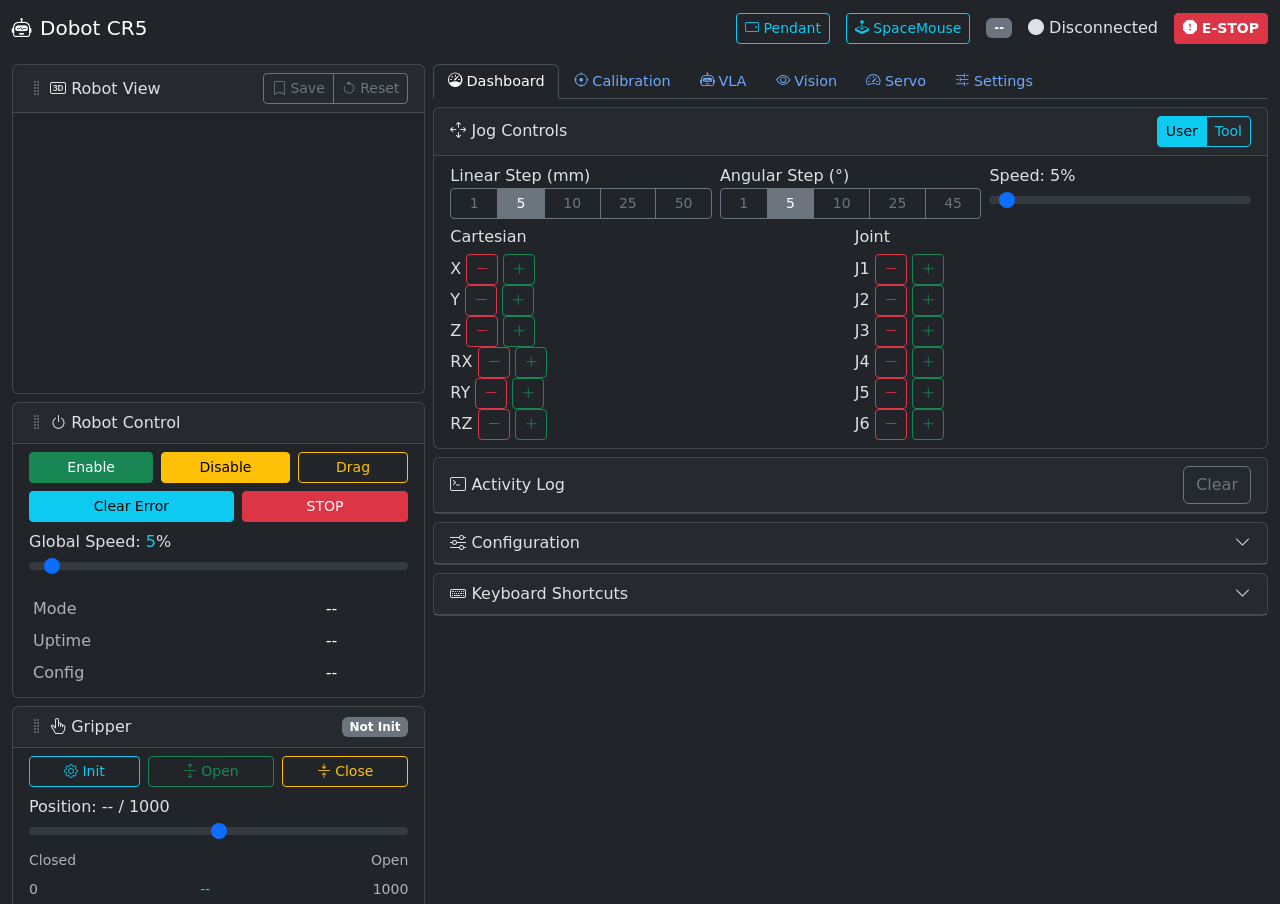
==== commit 3b3e3e28: "Drag-and-drop sidebar; SpaceMouse auto-disarm frees motion lock; split app.js into feature modules T" ====
--- a/dobot-ros/dobot_ros/web/static/index.html
+++ b/dobot-ros/dobot_ros/web/static/index.html
@@ -22,6 +22,16 @@
     .nav-tabs .nav-link { padding: 0.35rem 0.85rem; font-size: 0.9rem; }
     #robot-3d-container { min-height: 280px; }
     .estop-btn { font-weight: 600; }
+    /* Sidebar drag-and-drop reordering. Each .sidebar-card is draggable;
+       the grip icon in the header signals that. Drop target shows a
+       blue bar above the card so you can see where it'll land. */
+    .sidebar-card .card-header { cursor: grab; user-select: none; }
+    .sidebar-card .card-header:active { cursor: grabbing; }
+    .sidebar-card .drag-handle { opacity: 0.4; }
+    .sidebar-card .card-header:hover .drag-handle { opacity: 0.8; }
+    .sidebar-card.dragging { opacity: 0.4; }
+    .sidebar-card.drop-above { box-shadow: 0 -3px 0 0 #0d6efd; }
+    .sidebar-card.drop-below { box-shadow: 0 3px 0 0 #0d6efd; }
   </style>
 </head>
 <body>
@@ -59,9 +69,9 @@
     <aside class="col-lg-4 app-sidebar">
 
       <!-- 3D Robot View -->
-      <div class="card mb-2">
+      <div class="card mb-2 sidebar-card" data-card-id="view" draggable="true">
         <div class="card-header d-flex justify-content-between align-items-center">
-          <span><i class="bi bi-badge-3d"></i> Robot View</span>
+          <span><i class="bi bi-grip-vertical drag-handle"></i> <i class="bi bi-badge-3d"></i> Robot View</span>
           <div class="btn-group btn-group-sm">
             <button class="btn btn-outline-secondary btn-xs" id="btn-save-camera" title="Save camera view">
               <i class="bi bi-bookmark"></i> Save
@@ -77,9 +87,9 @@
       </div>
 
       <!-- Robot Control -->
-      <div class="card mb-2">
+      <div class="card mb-2 sidebar-card" data-card-id="control" draggable="true">
         <div class="card-header">
-          <i class="bi bi-power"></i> Robot Control
+          <i class="bi bi-grip-vertical drag-handle"></i> <i class="bi bi-power"></i> Robot Control
         </div>
         <div class="card-body py-2">
           <div class="d-flex gap-2 mb-2">
@@ -110,9 +120,9 @@
       </div>
 
       <!-- Gripper Control -->
-      <div class="card mb-2">
+      <div class="card mb-2 sidebar-card" data-card-id="gripper" draggable="true">
         <div class="card-header d-flex justify-content-between align-items-center">
-          <span><i class="bi bi-hand-index-thumb"></i> Gripper</span>
+          <span><i class="bi bi-grip-vertical drag-handle"></i> <i class="bi bi-hand-index-thumb"></i> Gripper</span>
           <span id="gripper-status-badge" class="badge bg-secondary">Not Init</span>
         </div>
         <div class="card-body py-2">
@@ -168,9 +178,9 @@
       </div>
 
       <!-- Position Display -->
-      <div class="card mb-2">
+      <div class="card mb-2 sidebar-card" data-card-id="position" draggable="true">
         <div class="card-header d-flex justify-content-between align-items-center">
-          <span><i class="bi bi-crosshair"></i> Robot Position</span>
+          <span><i class="bi bi-grip-vertical drag-handle"></i> <i class="bi bi-crosshair"></i> Robot Position</span>
           <span class="badge bg-info" id="update-rate">-- Hz</span>
         </div>
         <div class="card-body py-2">
@@ -1125,6 +1135,14 @@
 
 <script src="https://cdn.jsdelivr.net/npm/bootstrap@5.3.3/dist/js/bootstrap.bundle.min.js"></script>
 <script src="/static/js/app.js"></script>
+<!-- Extracted feature modules — must load AFTER app.js so window.DobotUI is populated. -->
+<script src="/static/js/app-vla.js"></script>
+<script src="/static/js/app-servo.js"></script>
+<script src="/static/js/app-settings.js"></script>
+<script src="/static/js/app-calibration.js"></script>
+<script src="/static/js/app-vision.js"></script>
+<script src="/static/js/app-sidebar.js"></script>
+<script src="/static/js/app-misc.js"></script>
 <script type="module" src="/static/js/robot3d.js"></script>
 
 </body>
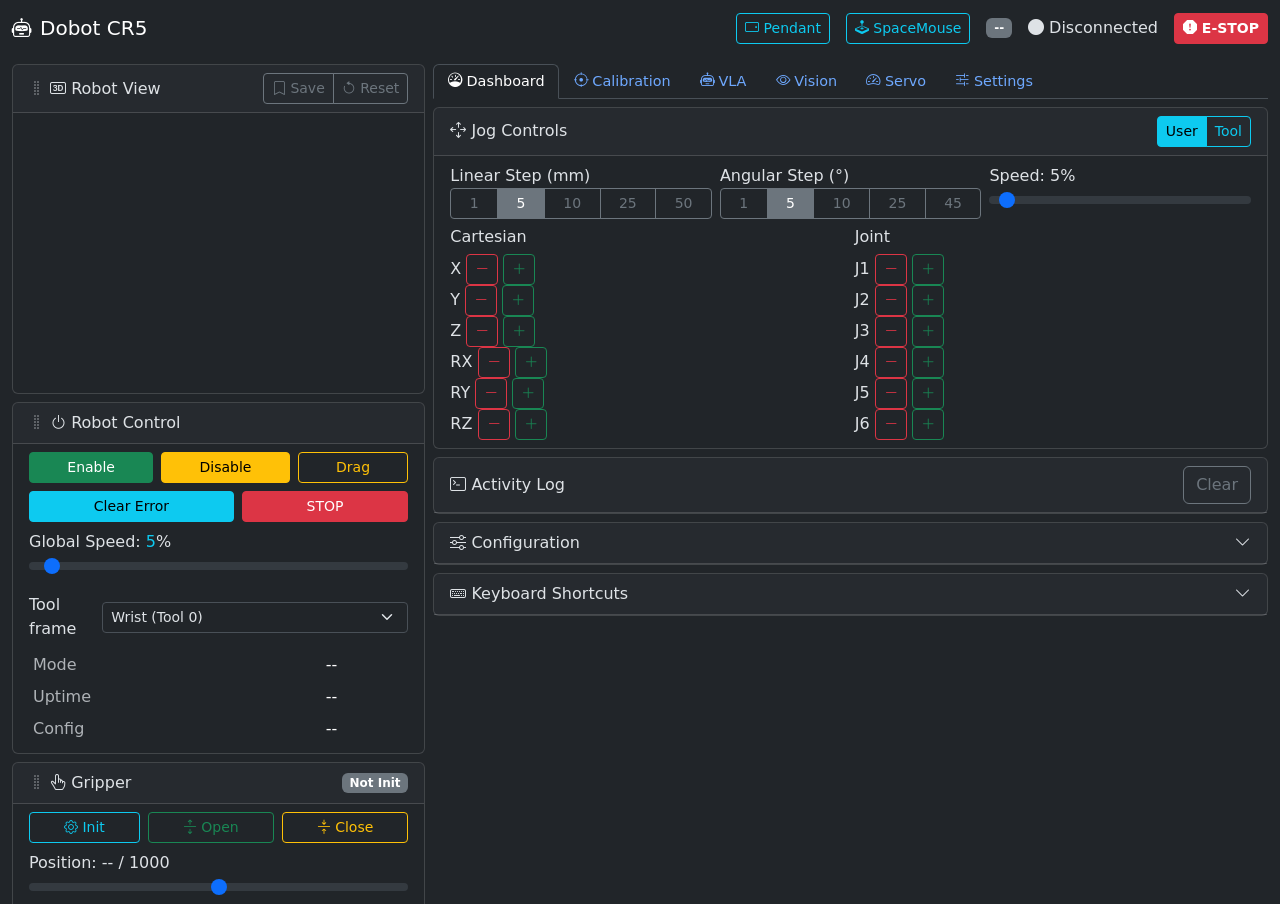
==== commit 8930f3b6: "Tool-frame selector (Tool 0 wrist / Tool 1 fingertip) + tool-aware floor guard User can flip between" ====
--- a/dobot-ros/dobot_ros/web/static/index.html
+++ b/dobot-ros/dobot_ros/web/static/index.html
@@ -109,6 +109,15 @@
             <input type="range" class="form-range" id="speed-slider" min="1" max="100" value="5">
           </div>
 
+          <div class="mt-2 d-flex align-items-center gap-2" data-bs-toggle="tooltip" data-bs-html="true"
+               title="Active robot tool coordinate system.<br><b>Wrist</b> (Tool 0): pose is the flange. SpaceMouse rotations pivot around the wrist; fingertip swings on a 203mm arc.<br><b>Fingertip</b> (Tool 1): pose is the defined tool tip (e.g. AG-105 with 203mm Z). Rotations pivot around the fingertip; floor guard shifts to the fingertip frame.">
+            <label class="form-label form-label-sm mb-0">Tool frame</label>
+            <select class="form-select form-select-sm flex-fill" id="tool-select">
+              <option value="0">Wrist (Tool 0)</option>
+              <option value="1">Fingertip (Tool 1)</option>
+            </select>
+          </div>
+
           <div class="mt-2">
             <table class="table table-sm table-borderless mb-0 info-table">
               <tr><td class="text-muted">Mode</td><td id="info-mode">--</td></tr>
@@ -931,6 +940,15 @@
                     <label class="small">aheadtime (D): <span id="srv-ahead-val">50</span></label>
                     <input type="range" class="form-range" id="srv-ahead" min="20" max="100" step="1" value="50">
                   </div>
+                  <hr class="my-2">
+                  <div class="mb-2" data-bs-toggle="tooltip" data-bs-html="true" title="<b>Max XYZ velocity</b> — hard cap on translational speed. Applied in the tick loop as a 3-vector magnitude: direction is preserved when clamped.<br>Works across all inputs (jog slider snap-back, pattern jumps, misbehaving clients). Safety-critical: lower this if motions feel too aggressive. Default 100 mm/s.">
+                    <label class="small text-warning"><i class="bi bi-shield-check"></i> Max XYZ velocity (mm/s): <span id="srv-maxv-xyz-val">100</span></label>
+                    <input type="range" class="form-range" id="srv-maxv-xyz" min="1" max="300" step="1" value="100">
+                  </div>
+                  <div class="mb-2" data-bs-toggle="tooltip" data-bs-html="true" title="<b>Max RPY velocity</b> — hard cap on rotational speed per axis (RX / RY / RZ clamped independently).<br>Default 45 °/s.">
+                    <label class="small text-warning"><i class="bi bi-shield-check"></i> Max RPY velocity (°/s): <span id="srv-maxv-rpy-val">45</span></label>
+                    <input type="range" class="form-range" id="srv-maxv-rpy" min="1" max="180" step="1" value="45">
+                  </div>
                   <div class="form-check form-check-sm mt-2" data-bs-toggle="tooltip" data-bs-html="true" title="<b>CSV logging</b> — records (t, offset, commanded pose, actual pose, servo-call latency) every tick to <code>/data/servo-logs/servo_&lt;timestamp&gt;.csv</code>. Use for offline plotting of step response / frequency tracking.">
                     <input type="checkbox" class="form-check-input" id="srv-csv">
                     <label class="form-check-label small" for="srv-csv">Log CSV to <code>/data/servo-logs/</code></label>
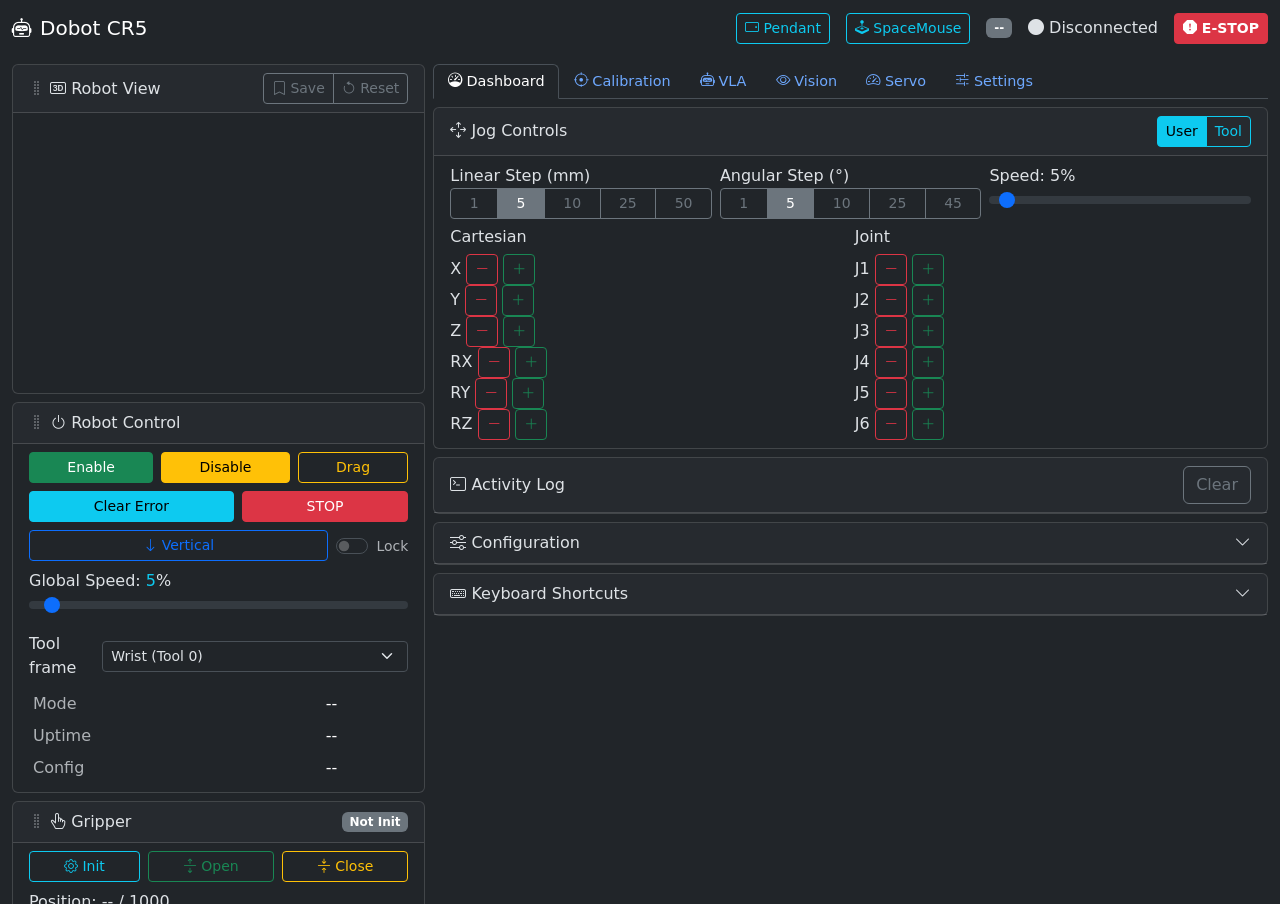
==== commit 2fa5083e: "Pick-workflow trio: Vertical button, Lock-vertical mode, SpaceMouse LPF Composes with the Tool-frame" ====
--- a/dobot-ros/dobot_ros/web/static/index.html
+++ b/dobot-ros/dobot_ros/web/static/index.html
@@ -101,6 +101,18 @@
             <button class="btn btn-info btn-sm flex-fill" id="btn-clear-error">Clear Error</button>
             <button class="btn btn-danger btn-sm flex-fill" id="btn-stop">STOP</button>
           </div>
+          <div class="d-flex gap-2 mb-2 align-items-center">
+            <button class="btn btn-outline-primary btn-sm flex-fill" id="btn-orient-vertical"
+                    data-bs-toggle="tooltip"
+                    title="Rotate the tool so it points straight down (RX=180, RY=0, current RZ). In Tool 1 the fingertip stays pinned on the table and the wrist swings around it. In Tool 0 the wrist stays pinned and the fingertip swings on a 203mm arc.">
+              <i class="bi bi-arrow-down"></i> Vertical
+            </button>
+            <div class="form-check form-switch mb-0" data-bs-toggle="tooltip"
+                 title="While on, every servo tick forces RX=180 / RY=0 so the tool stays pointed straight down. Puck roll/pitch inputs are ignored; yaw (RZ) still works. Use with Tool 1 for top-down picks — fingertip XY tracks the puck, tool stays perpendicular to the table.">
+              <input class="form-check-input" type="checkbox" id="chk-lock-vertical">
+              <label class="form-check-label small text-muted" for="chk-lock-vertical">Lock</label>
+            </div>
+          </div>
 
           <div class="mt-2">
             <label class="form-label form-label-sm mb-0">
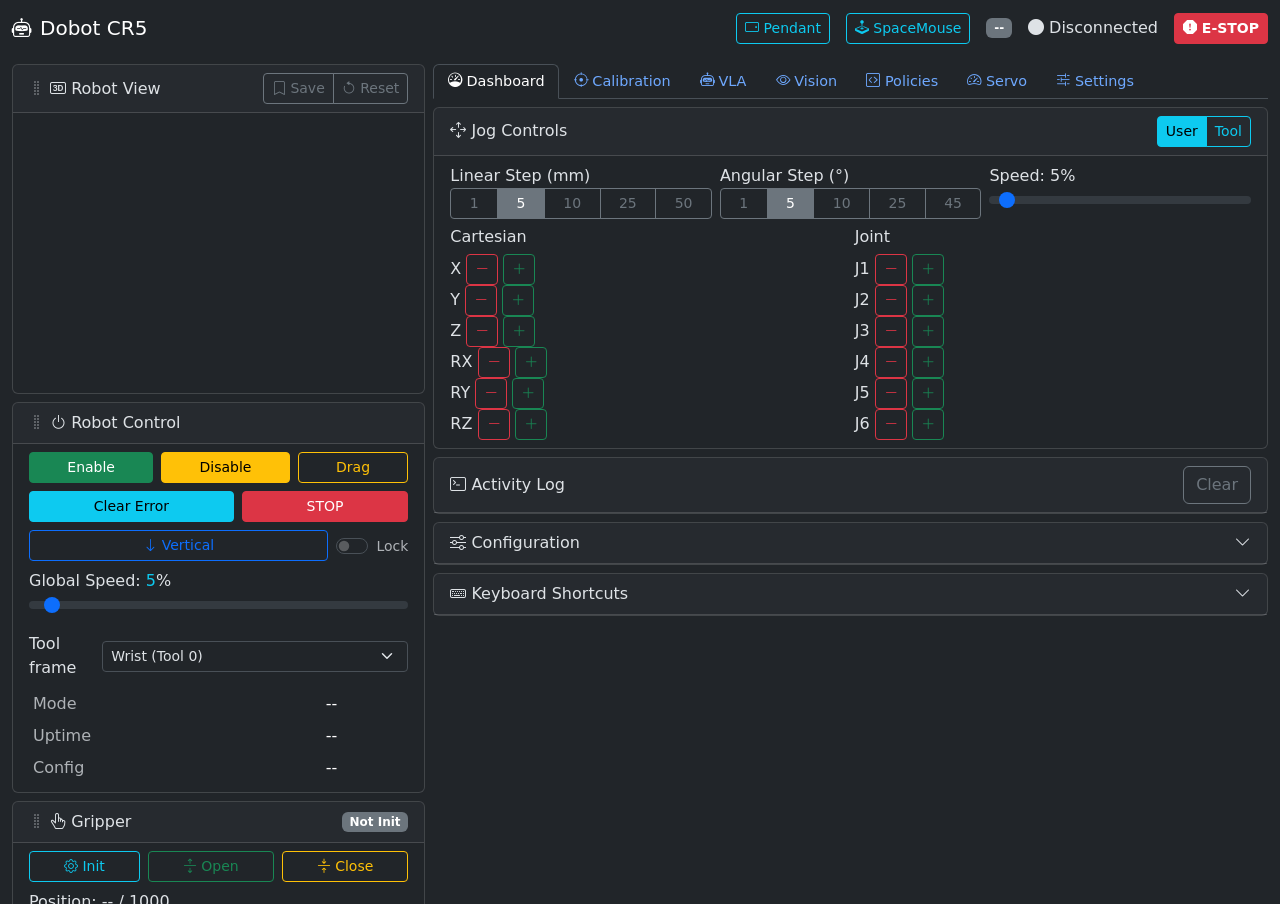
==== commit 762da507: "Hand-coded policies + kinematic simulator + engine fail-safes (POLICIES.md) Policies are Python task" ====
--- a/dobot-ros/dobot_ros/web/static/index.html
+++ b/dobot-ros/dobot_ros/web/static/index.html
@@ -274,6 +274,11 @@
           </button>
         </li>
         <li class="nav-item" role="presentation">
+          <button class="nav-link" id="tab-policies-btn" data-bs-toggle="tab" data-bs-target="#tab-policies" type="button" role="tab">
+            <i class="bi bi-code-square"></i> Policies
+          </button>
+        </li>
+        <li class="nav-item" role="presentation">
           <button class="nav-link" id="tab-servo-btn" data-bs-toggle="tab" data-bs-target="#tab-servo" type="button" role="tab">
             <i class="bi bi-speedometer2"></i> Servo
           </button>
@@ -790,6 +795,121 @@
         </div>
 
         <!-- ─── VLA Tab ─── -->
+        <!-- ─── Policies Tab ─── -->
+        <div class="tab-pane fade" id="tab-policies" role="tabpanel" aria-labelledby="tab-policies-btn">
+          <div class="row g-2">
+
+            <div class="col-lg-4">
+              <div class="card mb-2">
+                <div class="card-header d-flex justify-content-between align-items-center">
+                  <span><i class="bi bi-code-square"></i> Policy</span>
+                  <button class="btn btn-outline-secondary btn-sm py-0" id="btn-pol-reload" title="Re-import policy modules (picks up edited files without a restart)"><i class="bi bi-arrow-clockwise"></i></button>
+                </div>
+                <div class="card-body py-2">
+                  <select class="form-select form-select-sm mb-1" id="pol-select"></select>
+                  <div class="small text-muted mb-2" id="pol-desc"></div>
+                  <h6 class="section-label">Parameters</h6>
+                  <div id="pol-params"></div>
+                  <button class="btn btn-outline-secondary btn-sm mt-1" id="btn-pol-save-params"><i class="bi bi-save"></i> Save as defaults</button>
+
+                  <h6 class="section-label mt-3">Target</h6>
+                  <div class="d-flex gap-3 mb-2">
+                    <div class="form-check"><input class="form-check-input" type="radio" name="pol-target" id="pol-target-sim" checked><label class="form-check-label" for="pol-target-sim">Simulator</label></div>
+                    <div class="form-check"><input class="form-check-input" type="radio" name="pol-target" id="pol-target-robot"><label class="form-check-label" for="pol-target-robot">Robot</label></div>
+                  </div>
+                  <div id="pol-robot-opts" class="d-none mb-2">
+                    <label class="small text-muted">Confirm mode</label>
+                    <select class="form-select form-select-sm" id="pol-confirm-mode">
+                      <option value="step" selected>step — confirm every motion</option>
+                      <option value="once">once — no per-motion prompts (rehearsal + watchdog still on)</option>
+                    </select>
+                  </div>
+                  <div id="pol-sim-opts">
+                    <div class="d-flex align-items-center gap-2 mb-1">
+                      <label class="small text-muted flex-grow-1">Scene</label>
+                      <select class="form-select form-select-sm w-auto" id="pol-scene"></select>
+                    </div>
+                    <table class="table table-sm table-borderless mb-1" style="font-size:12px">
+                      <thead><tr class="text-muted"><th>object</th><th>X</th><th>Y</th><th>yaw</th><th>size</th></tr></thead>
+                      <tbody id="pol-scene-objects"></tbody>
+                    </table>
+                    <div class="d-flex gap-2 align-items-center mb-2">
+                      <input type="number" class="form-control form-control-sm" id="pol-seed" placeholder="seed" style="width:6em" title="Random seed for positions and perception noise (blank = random)">
+                      <button class="btn btn-outline-secondary btn-sm" id="btn-pol-randomize" title="Place the scene's objects at random reachable positions"><i class="bi bi-shuffle"></i> Randomize</button>
+                      <button class="btn btn-outline-secondary btn-sm" id="btn-pol-save-scene" title="Save the current layout as a new scene"><i class="bi bi-save"></i></button>
+                    </div>
+                    <div class="d-flex align-items-center gap-2 mb-1 small">
+                      <div class="form-check mb-0"><input class="form-check-input" type="checkbox" id="pol-noise-on" checked><label class="form-check-label" for="pol-noise-on">Perception noise</label></div>
+                      <span class="text-muted">xy σ</span><input type="number" class="form-control form-control-sm" id="pol-noise-xy" style="width:4.5em" step="0.5">
+                      <span class="text-muted">yaw σ</span><input type="number" class="form-control form-control-sm" id="pol-noise-yaw" style="width:4.5em" step="0.5">
+                      <span class="text-muted">miss</span><input type="number" class="form-control form-control-sm" id="pol-noise-miss" style="width:4.5em" step="0.01" min="0" max="1">
+                    </div>
+                    <div class="d-flex align-items-center gap-2 small">
+                      <span class="text-muted">Playback</span>
+                      <select class="form-select form-select-sm w-auto" id="pol-pace">
+                        <option value="1">real time</option><option value="2">2×</option><option value="4">4×</option><option value="0">instant</option>
+                      </select>
+                    </div>
+                  </div>
+
+                  <div class="d-flex gap-2 mt-3">
+                    <button class="btn btn-primary btn-sm flex-grow-1" id="btn-pol-run"><i class="bi bi-play-fill"></i> Run</button>
+                    <button class="btn btn-danger btn-sm" id="btn-pol-stop" disabled><i class="bi bi-stop-fill"></i> Stop</button>
+                  </div>
+                  <div class="d-flex gap-2 mt-2 align-items-center">
+                    <button class="btn btn-outline-primary btn-sm" id="btn-pol-batch" title="Run N seeded sim episodes with randomized positions and report the success rate"><i class="bi bi-collection-play"></i> Batch</button>
+                    <input type="number" class="form-control form-control-sm" id="pol-batch-n" value="30" min="1" max="500" style="width:5.5em">
+                    <span class="small text-muted">episodes (sim)</span>
+                  </div>
+                  <div id="pol-batch-result" class="mt-2"></div>
+                </div>
+              </div>
+            </div>
+
+            <div class="col-lg-4">
+              <div class="card mb-2">
+                <div class="card-header d-flex justify-content-between align-items-center">
+                  <span><i class="bi bi-activity"></i> Run</span>
+                  <button class="btn btn-outline-secondary btn-sm py-0" id="btn-pol-live" title="Return the 3D view to the live robot"><i class="bi bi-broadcast"></i> Live</button>
+                </div>
+                <div class="card-body py-2">
+                  <div class="small mb-1" id="pol-run-status">Idle</div>
+                  <div class="mb-2" id="pol-result"></div>
+                  <div id="pol-replay" class="d-none mb-2">
+                    <div class="d-flex align-items-center gap-2">
+                      <button class="btn btn-outline-secondary btn-sm py-0" id="btn-pol-replay-play"><i class="bi bi-play-fill"></i></button>
+                      <input type="range" class="form-range flex-grow-1" id="pol-replay-slider" min="0" max="1000" value="0">
+                      <select class="form-select form-select-sm w-auto" id="pol-replay-speed"><option value="0.5">0.5×</option><option value="1" selected>1×</option><option value="2">2×</option><option value="4">4×</option></select>
+                    </div>
+                    <div class="small text-muted" id="pol-replay-time"></div>
+                  </div>
+                  <h6 class="section-label">Primitive log</h6>
+                  <div class="activity-log" id="pol-log"></div>
+                  <h6 class="section-label mt-2">Traces</h6>
+                  <div class="list-group list-group-flush" id="pol-traces"></div>
+                </div>
+              </div>
+            </div>
+
+            <div class="col-lg-4">
+              <div class="card mb-2">
+                <div class="card-header"><i class="bi bi-shield-check"></i> Engine fail-safes</div>
+                <div class="card-body py-2" id="pol-safety"><span class="text-muted small">loading…</span></div>
+              </div>
+              <div class="card mb-2">
+                <div class="card-header d-flex justify-content-between align-items-center">
+                  <span><i class="bi bi-filetype-py"></i> Source</span>
+                  <span class="small text-muted" id="pol-source-path"></span>
+                </div>
+                <div class="card-body p-1">
+                  <pre id="pol-source" class="mb-0"></pre>
+                </div>
+              </div>
+            </div>
+
+          </div>
+        </div>
+
         <div class="tab-pane fade" id="tab-vla" role="tabpanel" aria-labelledby="tab-vla-btn">
           <div class="card mb-2">
             <div class="card-header"><i class="bi bi-robot"></i> Vision-Language-Action</div>
@@ -1163,6 +1283,27 @@
 <!-- Toast Container -->
 <div class="toast-container position-fixed bottom-0 end-0 p-3" id="toast-container"></div>
 
+<!-- Pick-confirm modal — driven by pick_confirm WS messages from the backend -->
+<div class="modal fade" id="pick-confirm-modal" tabindex="-1"
+     data-bs-backdrop="static" data-bs-keyboard="false" aria-hidden="true">
+  <div class="modal-dialog modal-dialog-centered modal-lg">
+    <div class="modal-content">
+      <div class="modal-header bg-warning-subtle">
+        <h5 class="modal-title">
+          <i class="bi bi-exclamation-triangle-fill text-warning"></i>
+          Confirm Pick Action
+        </h5>
+      </div>
+      <div class="modal-body">
+        <pre id="pick-confirm-summary"
+             class="mb-0 font-monospace small"
+             style="white-space: pre-wrap;"></pre>
+      </div>
+      <div class="modal-footer" id="pick-confirm-buttons"></div>
+    </div>
+  </div>
+</div>
+
 <script src="https://cdn.jsdelivr.net/npm/bootstrap@5.3.3/dist/js/bootstrap.bundle.min.js"></script>
 <script src="/static/js/app.js"></script>
 <!-- Extracted feature modules — must load AFTER app.js so window.DobotUI is populated. -->
@@ -1171,9 +1312,11 @@
 <script src="/static/js/app-settings.js"></script>
 <script src="/static/js/app-calibration.js"></script>
 <script src="/static/js/app-vision.js"></script>
+<script src="/static/js/app-policies.js"></script>
 <script src="/static/js/app-sidebar.js"></script>
 <script src="/static/js/app-misc.js"></script>
 <script type="module" src="/static/js/robot3d.js"></script>
+<script src="/static/js/policy3d.js"></script>
 
 </body>
 </html>
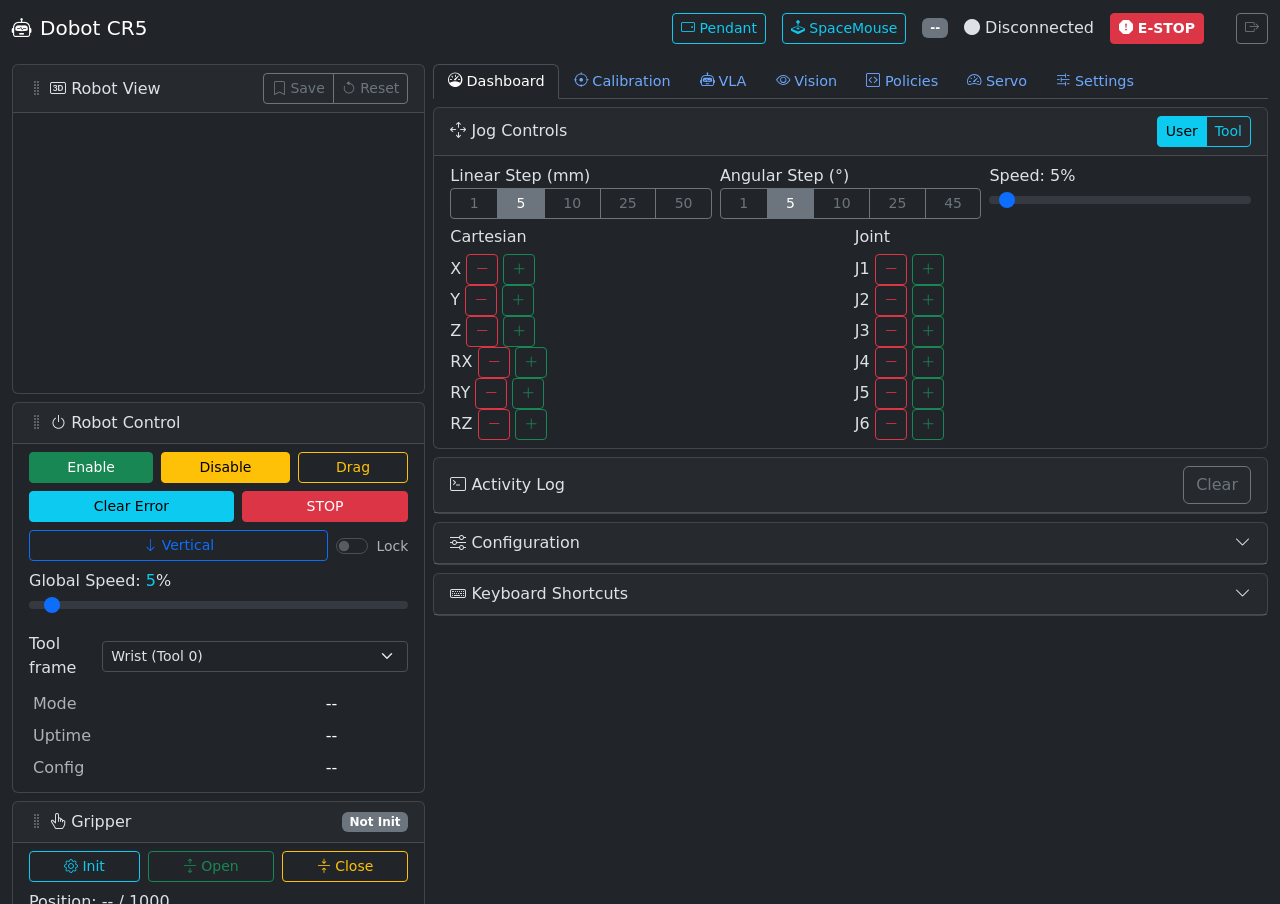
==== commit b7ebdb59: "Dashboard sign-in: AD login + Kerberos browser SSO + break-glass admin The web dashboard was open to" ====
--- a/dobot-ros/dobot_ros/web/static/index.html
+++ b/dobot-ros/dobot_ros/web/static/index.html
@@ -56,6 +56,10 @@
       </span>
       <button class="btn btn-danger btn-sm estop-btn" id="btn-global-estop" title="Emergency stop — halts any active streaming and issues ros.stop()">
         <i class="bi bi-exclamation-octagon-fill"></i> E-STOP
+      </button>
+      <span id="badge-user" class="small text-secondary" title="signed in"></span>
+      <button class="btn btn-outline-secondary btn-sm" id="btn-logout" title="Sign out of the dashboard">
+        <i class="bi bi-box-arrow-right"></i>
       </button>
     </div>
   </div>
@@ -1044,7 +1048,7 @@
               const proto = location.protocol === 'https:' ? 'wss' : 'ws';
               const ws = new WebSocket(`${proto}://${location.host}/ws/spacemouse`);
               ws.onmessage = (ev) => { try { apply(JSON.parse(ev.data)); } catch (e) {} };
-              ws.onclose = () => setTimeout(connect, 2000);
+              ws.onclose = (ev) => { if (ev.code === 4401) { location.reload(); return; } setTimeout(connect, 2000); };
               ws.onerror = () => {};
             }
             connect();
